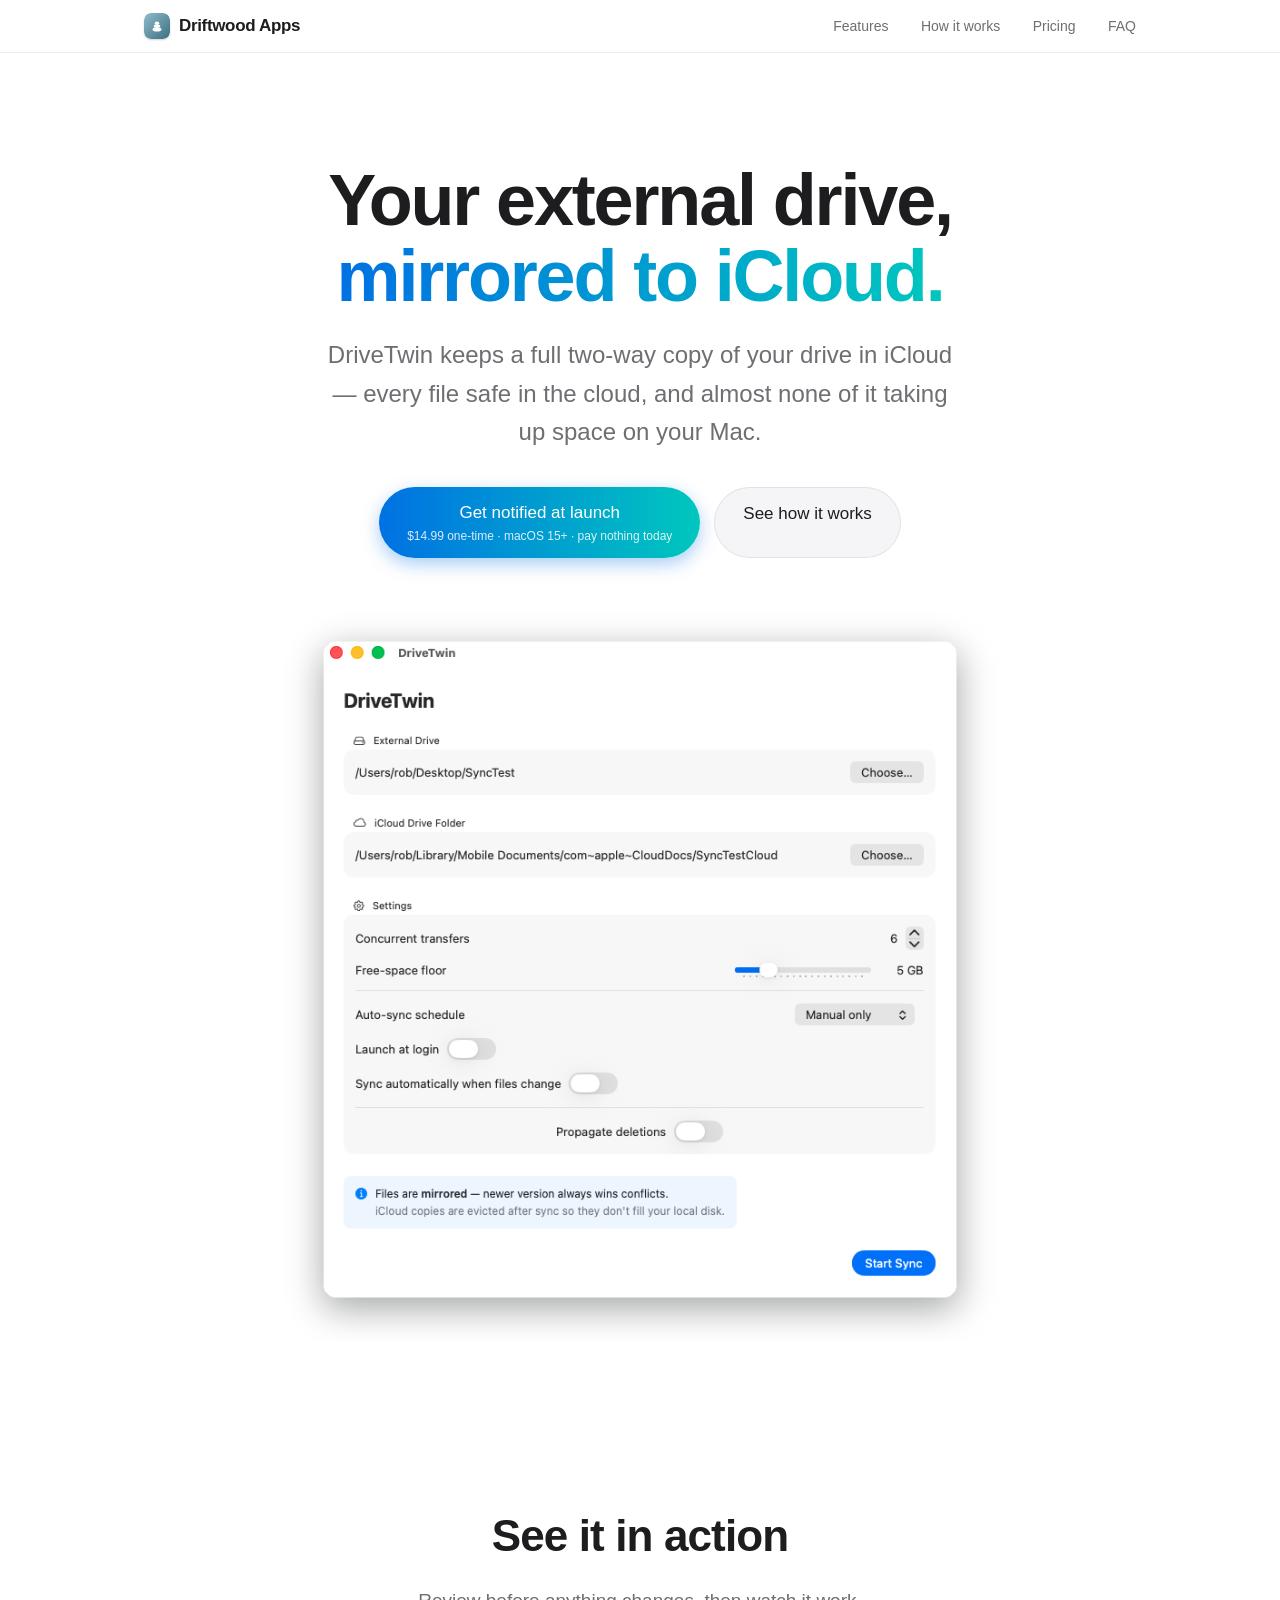
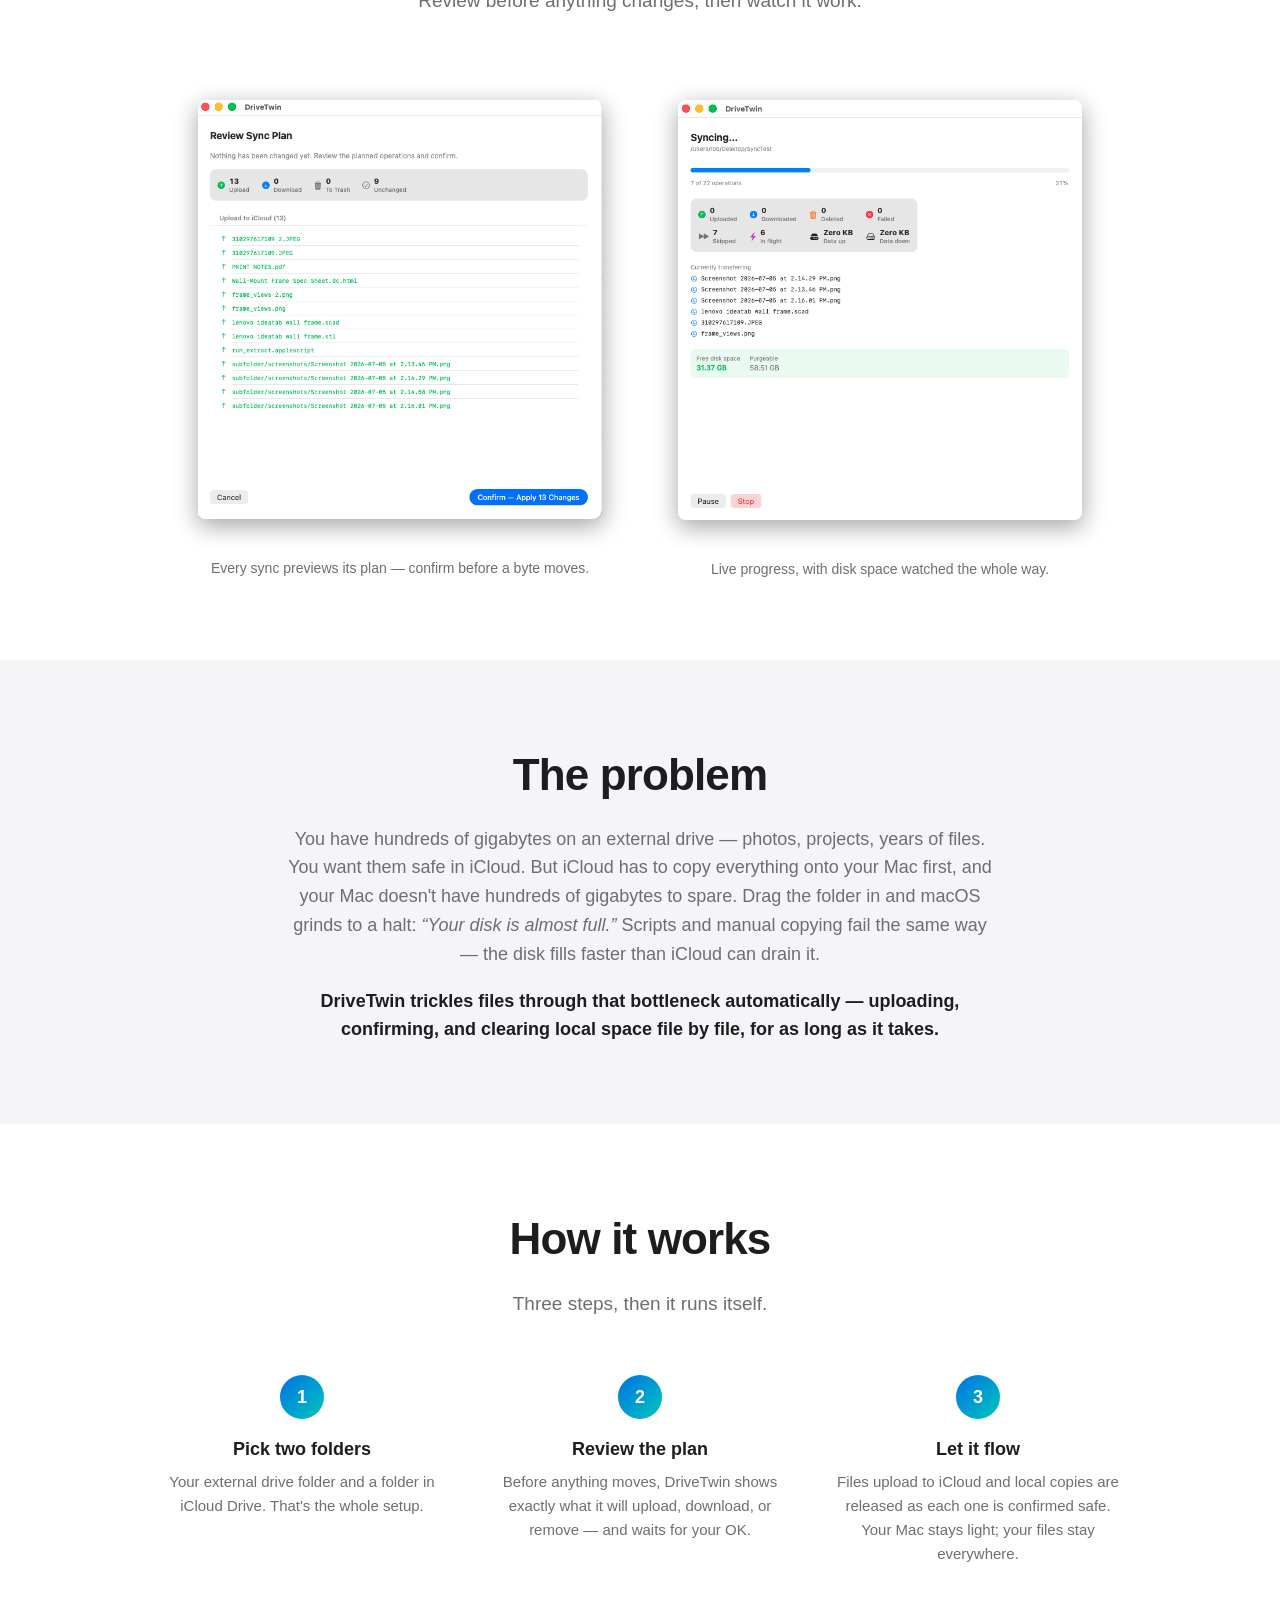
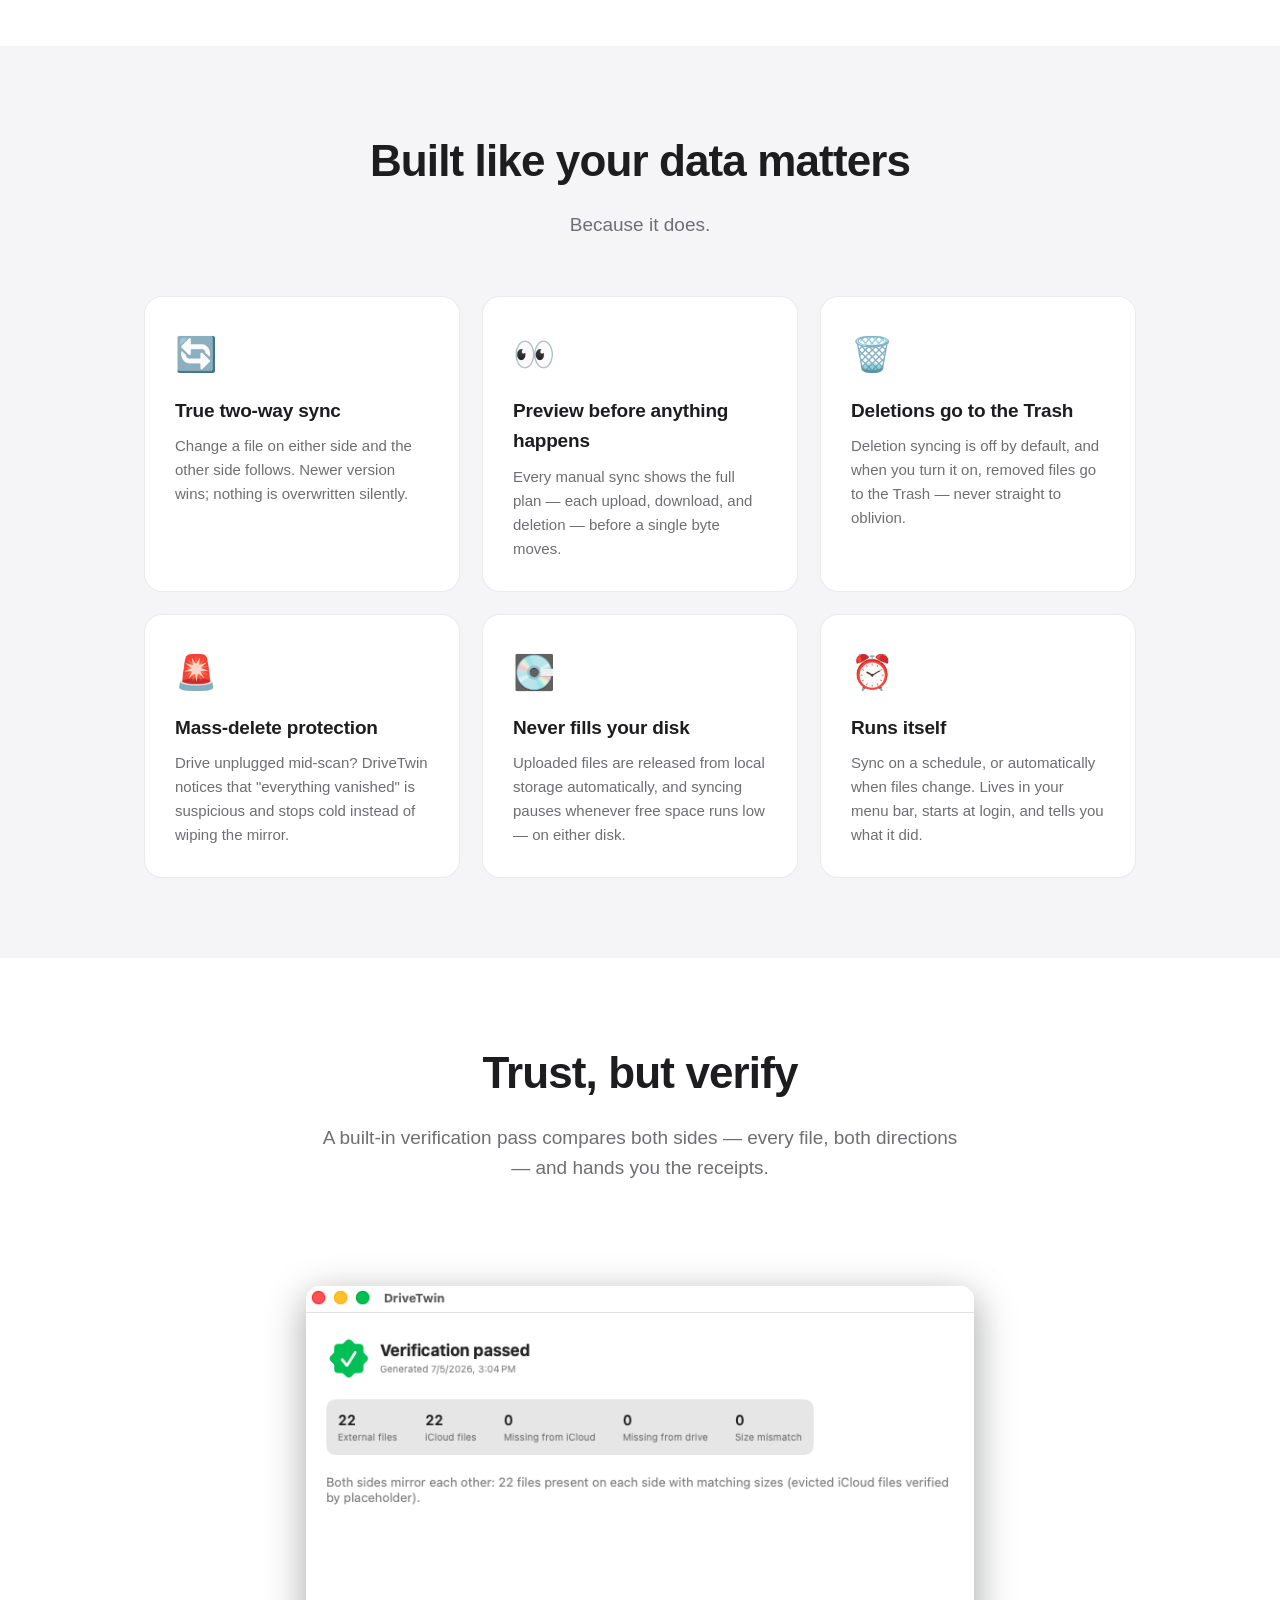
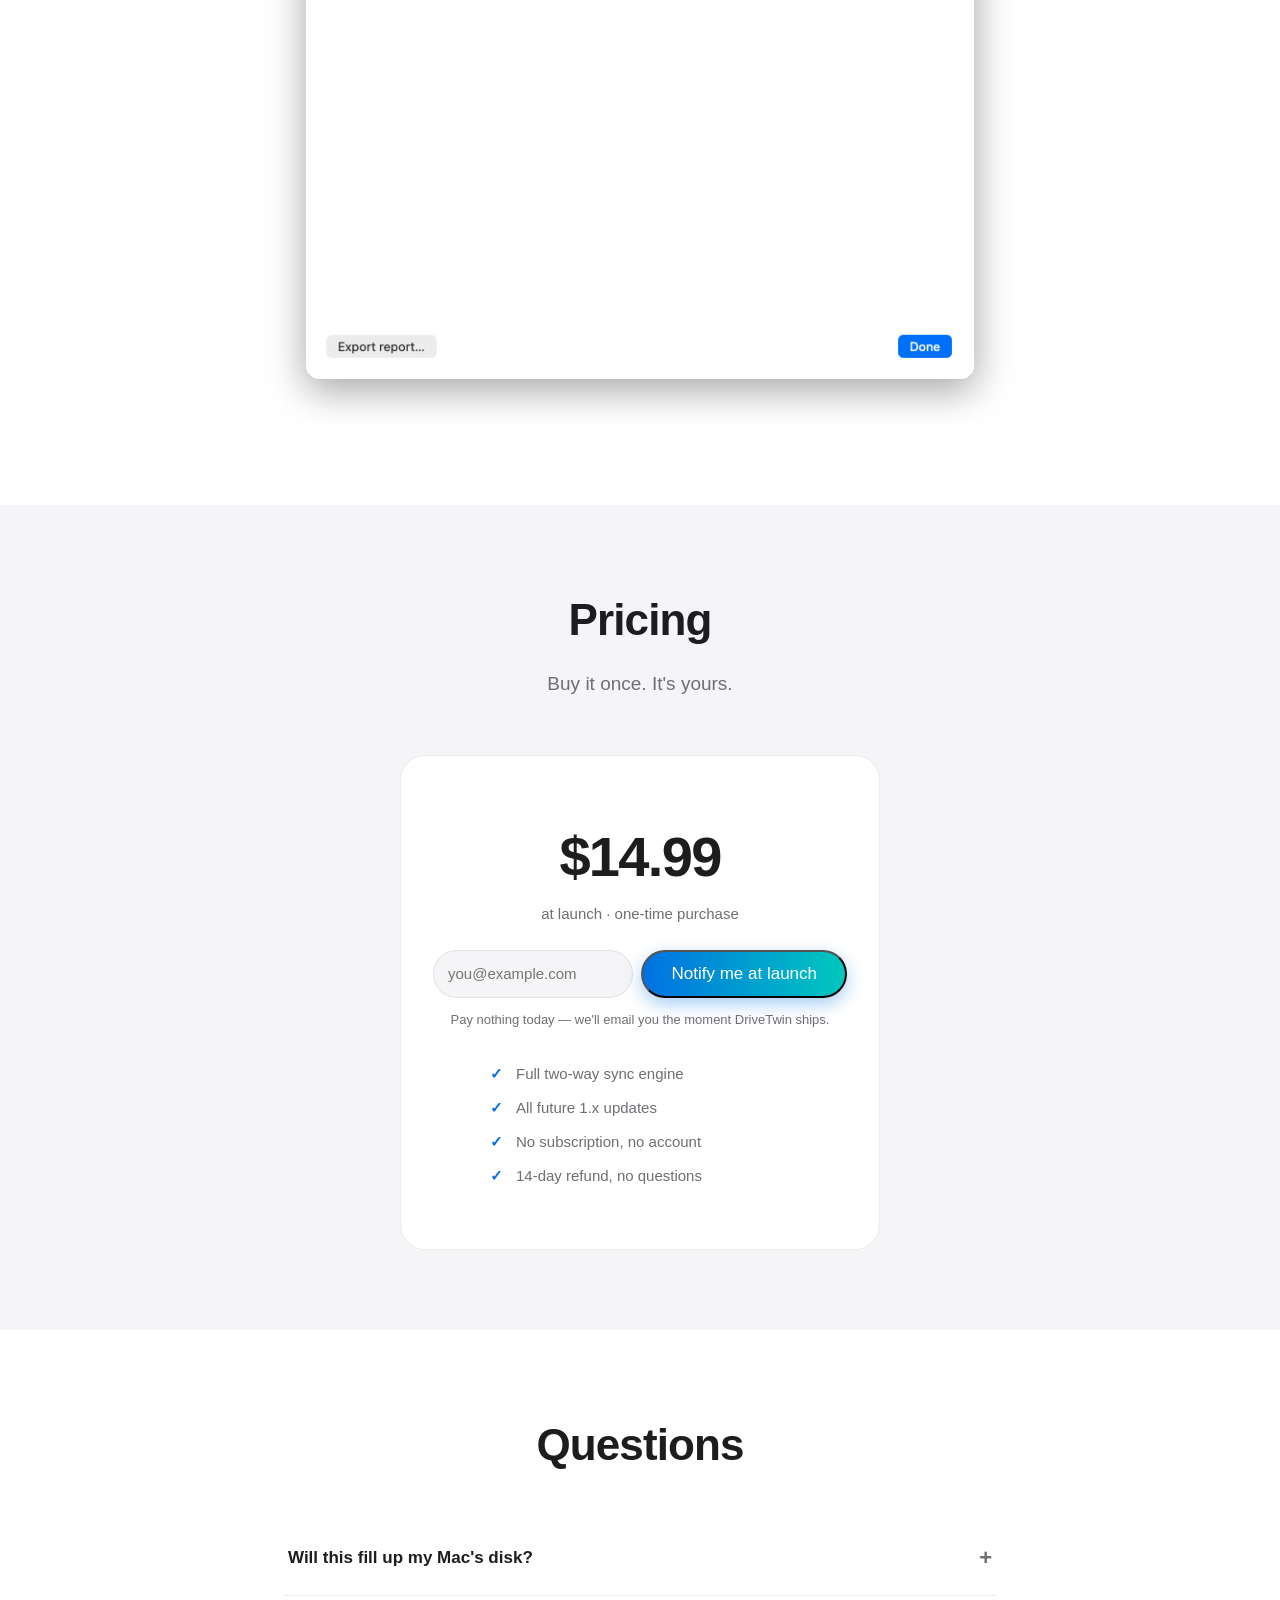
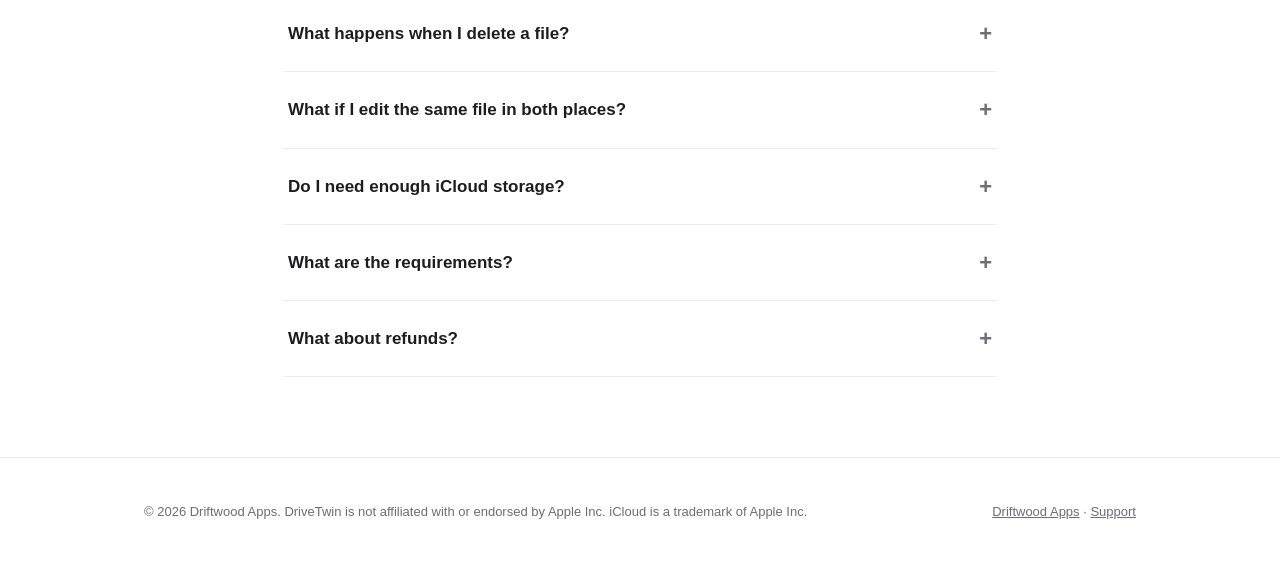
==== drivetwin/index.html @ 260b6415 "Add branded thank-you page and form redirect (form detection must be enabled in Netlify)" ====
<!DOCTYPE html>
<html lang="en">
<head>
  <meta charset="UTF-8">
  <meta name="viewport" content="width=device-width, initial-scale=1.0">
  <title>DriveTwin — Your external drive, mirrored to iCloud</title>
  <meta name="description" content="DriveTwin keeps an external drive and iCloud Drive in perfect two-way sync — without filling up your Mac. Preview every change. Deletions go to the Trash. $14.99, one time.">
  <link rel="icon" href="/drivetwin-favicon.ico" sizes="any">
  <link rel="icon" type="image/png" sizes="32x32" href="/drivetwin-favicon-32x32.png">
  <link rel="icon" type="image/png" sizes="16x16" href="/drivetwin-favicon-16x16.png">
  <link rel="apple-touch-icon" sizes="180x180" href="/drivetwin-apple-touch-icon.png">
  <link rel="manifest" href="/site.webmanifest">
  <meta name="theme-color" content="#0A84FF">
  <link rel="stylesheet" href="../styles.css">
</head>
<body>

  <nav>
    <div class="wrap">
      <a class="brand" href="/">
        <svg class="brandmark" viewBox="0 0 100 100" width="26" height="26" aria-hidden="true">
          <defs><linearGradient id="navpeb" x1="0" y1="0" x2="1" y2="1">
            <stop offset="0" stop-color="#8FBCC9"/><stop offset="1" stop-color="#3C6E82"/></linearGradient></defs>
          <rect width="100" height="100" rx="26" fill="url(#navpeb)"/>
          <ellipse cx="50" cy="63" rx="17" ry="8" fill="#fff"/>
          <ellipse cx="50" cy="50" rx="12.5" ry="7" fill="#fff"/>
          <ellipse cx="50" cy="39" rx="8.5" ry="6" fill="#fff"/>
        </svg>
        <span>Driftwood&nbsp;Apps</span>
      </a>
      <div class="links">
        <a href="#features">Features</a>
        <a href="#how">How it works</a>
        <a href="#pricing">Pricing</a>
        <a href="#faq">FAQ</a>
      </div>
    </div>
  </nav>

  <header class="hero">
    <h1>Your external drive,<br><span class="grad">mirrored to iCloud.</span></h1>
    <p class="sub">DriveTwin keeps a full two-way copy of your drive in iCloud —
       every file safe in the cloud, and almost none of it taking up space on your Mac.</p>
    <div class="cta-row">
      <a class="btn btn-primary" href="#pricing">Get notified at launch<span class="note">$14.99 one-time · macOS 15+ · pay nothing today</span></a>
      <a class="btn btn-secondary" href="#how">See how it works</a>
    </div>
    <img class="shot-img hero-shot" src="/screenshots/drivetwin-setup.png"
         alt="DriveTwin setup screen — choose an external drive folder and an iCloud folder, set the schedule, and start syncing.">
  </header>

  <section>
    <div class="wrap">
      <h2 class="section-title">See it in action</h2>
      <p class="section-sub">Review before anything changes, then watch it work.</p>
      <div class="gallery">
        <figure>
          <img class="shot-img" src="/screenshots/drivetwin-plan.png"
               alt="Review Sync Plan screen listing exactly which files will upload, download, or move to Trash before any change is made.">
          <figcaption>Every sync previews its plan — confirm before a byte moves.</figcaption>
        </figure>
        <figure>
          <img class="shot-img" src="/screenshots/drivetwin-sync.png"
               alt="Syncing screen with a progress bar, live counts of uploaded and downloaded files, and free disk space.">
          <figcaption>Live progress, with disk space watched the whole way.</figcaption>
        </figure>
      </div>
    </div>
  </section>

  <section class="soft">
    <div class="wrap" style="max-width: 760px;">
      <h2 class="section-title">The problem</h2>
      <p style="font-size: 18px; color: var(--text-soft); text-align: center;">
        You have hundreds of gigabytes on an external drive — photos, projects, years of files.
        You want them safe in iCloud. But iCloud has to copy everything onto your Mac first,
        and your Mac doesn't have hundreds of gigabytes to spare. Drag the folder in and
        macOS grinds to a halt: <em>“Your disk is almost full.”</em>
        Scripts and manual copying fail the same way — the disk fills faster than iCloud can drain it.
      </p>
      <p style="font-size: 18px; text-align: center; margin-top: 18px; font-weight: 600;">
        DriveTwin trickles files through that bottleneck automatically — uploading,
        confirming, and clearing local space file by file, for as long as it takes.
      </p>
    </div>
  </section>

  <section id="how">
    <div class="wrap">
      <h2 class="section-title">How it works</h2>
      <p class="section-sub">Three steps, then it runs itself.</p>
      <div class="grid cols-3">
        <div class="step">
          <div class="num">1</div>
          <h3>Pick two folders</h3>
          <p>Your external drive folder and a folder in iCloud Drive. That's the whole setup.</p>
        </div>
        <div class="step">
          <div class="num">2</div>
          <h3>Review the plan</h3>
          <p>Before anything moves, DriveTwin shows exactly what it will upload, download,
             or remove — and waits for your OK.</p>
        </div>
        <div class="step">
          <div class="num">3</div>
          <h3>Let it flow</h3>
          <p>Files upload to iCloud and local copies are released as each one is confirmed safe.
             Your Mac stays light; your files stay everywhere.</p>
        </div>
      </div>
    </div>
  </section>

  <section class="soft" id="features">
    <div class="wrap">
      <h2 class="section-title">Built like your data matters</h2>
      <p class="section-sub">Because it does.</p>
      <div class="grid cols-3">
        <div class="card">
          <span class="icon">🔄</span>
          <h3>True two-way sync</h3>
          <p>Change a file on either side and the other side follows. Newer version wins;
             nothing is overwritten silently.</p>
        </div>
        <div class="card">
          <span class="icon">👀</span>
          <h3>Preview before anything happens</h3>
          <p>Every manual sync shows the full plan — each upload, download, and deletion —
             before a single byte moves.</p>
        </div>
        <div class="card">
          <span class="icon">🗑️</span>
          <h3>Deletions go to the Trash</h3>
          <p>Deletion syncing is off by default, and when you turn it on, removed files
             go to the Trash — never straight to oblivion.</p>
        </div>
        <div class="card">
          <span class="icon">🚨</span>
          <h3>Mass-delete protection</h3>
          <p>Drive unplugged mid-scan? DriveTwin notices that "everything vanished" is
             suspicious and stops cold instead of wiping the mirror.</p>
        </div>
        <div class="card">
          <span class="icon">💽</span>
          <h3>Never fills your disk</h3>
          <p>Uploaded files are released from local storage automatically, and syncing pauses
             whenever free space runs low — on either disk.</p>
        </div>
        <div class="card">
          <span class="icon">⏰</span>
          <h3>Runs itself</h3>
          <p>Sync on a schedule, or automatically when files change. Lives in your menu bar,
             starts at login, and tells you what it did.</p>
        </div>
      </div>
    </div>
  </section>

  <section>
    <div class="wrap">
      <h2 class="section-title">Trust, but verify</h2>
      <p class="section-sub">A built-in verification pass compares both sides — every file,
         both directions — and hands you the receipts.</p>
      <img class="shot-img" src="/screenshots/drivetwin-verify.png" style="max-width: 760px; margin: 0 auto;"
           alt="Verification report showing both sides mirror each other — 22 files on each side, zero missing, zero size mismatches.">
    </div>
  </section>

  <section class="soft" id="pricing">
    <div class="wrap">
      <h2 class="section-title">Pricing</h2>
      <p class="section-sub">Buy it once. It's yours.</p>
      <div class="price-box">
        <div class="price">$14.99</div>
        <div class="per">at launch · one-time purchase</div>

        <!-- Pre-launch: collect emails via Netlify Forms (no charge yet).
             AT LAUNCH — swap this whole <form> for the Gumroad overlay button:
               <a class="btn btn-primary gumroad-button" href="https://driftwoodapps.gumroad.com/l/vswaub">Buy DriveTwin — $14.99</a>
             …and add the overlay script once in <head>:
               <script src="https://gumroad.com/js/gumroad.js"></script> -->
        <form class="notify-form" name="launch-notify" method="POST" action="/thanks/"
              data-netlify="true" netlify-honeypot="bot-field">
          <input type="hidden" name="form-name" value="launch-notify">
          <p hidden><label>Leave this empty: <input name="bot-field"></label></p>
          <input type="email" name="email" required placeholder="you@example.com" aria-label="Your email address">
          <button type="submit" class="btn btn-primary">Notify me at launch</button>
        </form>
        <p class="notify-note">Pay nothing today — we'll email you the moment DriveTwin ships.</p>
        <ul>
          <li>Full two-way sync engine</li>
          <li>All future 1.x updates</li>
          <li>No subscription, no account</li>
          <li>14-day refund, no questions</li>
        </ul>
      </div>
    </div>
  </section>

  <section id="faq">
    <div class="wrap" style="max-width: 760px;">
      <h2 class="section-title">Questions</h2>
      <div style="margin-top: 40px;">
        <details>
          <summary>Will this fill up my Mac's disk?</summary>
          <p>No — that's the whole point. Files stage locally just long enough for iCloud to
             confirm the upload, then the local copy is released so only a lightweight
             placeholder remains. If free space ever drops near your configured floor,
             syncing pauses until iCloud catches up.</p>
        </details>
        <details>
          <summary>What happens when I delete a file?</summary>
          <p>By default, nothing is deleted on the other side — a missing file is restored on
             the next sync, which makes DriveTwin behave like a self-healing backup. If you
             enable deletion syncing, removals are mirrored — but always to the Trash, so you
             can recover them.</p>
        </details>
        <details>
          <summary>What if I edit the same file in both places?</summary>
          <p>The version with the newer modification time wins. And if a file was deleted on
             one side but edited on the other, the edit wins — DriveTwin restores the edited
             file rather than deleting your work.</p>
        </details>
        <details>
          <summary>Do I need enough iCloud storage?</summary>
          <p>Yes — your iCloud plan needs room for everything you mirror. DriveTwin moves the
             files; Apple provides the storage (iCloud+ plans go up to 12&nbsp;TB).</p>
        </details>
        <details>
          <summary>What are the requirements?</summary>
          <p>macOS 15 or later, iCloud Drive enabled, and enough iCloud storage for your files.
             DriveTwin is a native Swift app — no Electron, no background daemons beyond the
             app itself.</p>
        </details>
        <details>
          <summary>What about refunds?</summary>
          <p>If DriveTwin isn't right for you, reply to your purchase receipt within 14 days
             and you'll get a full refund — no questions asked.</p>
        </details>
      </div>
    </div>
  </section>

  <footer>
    <div class="wrap">
      <span>© 2026 Driftwood Apps. DriveTwin is not affiliated with or endorsed by Apple Inc.
            iCloud is a trademark of Apple Inc.</span>
      <span><a href="/">Driftwood Apps</a> · <a href="mailto:hello@driftwoodapps.com">Support</a></span>
    </div>
  </footer>

</body>
</html>
---- styles.css ----
/* Driftwood Apps — shared styles
   Apple-adjacent minimal: system fonts, generous space, soft gradient accents. */

:root {
  --bg: #ffffff;
  --bg-soft: #f5f5f7;
  --text: #1d1d1f;
  --text-soft: #6e6e73;
  --accent: #0071e3;
  --accent-2: #00c7be;
  --card: #ffffff;
  --border: rgba(0, 0, 0, 0.08);
  --radius: 18px;
  --max: 1040px;
}

@media (prefers-color-scheme: dark) {
  :root {
    --bg: #000000;
    --bg-soft: #161617;
    --text: #f5f5f7;
    --text-soft: #a1a1a6;
    --card: #1c1c1e;
    --border: rgba(255, 255, 255, 0.12);
  }
}

* { margin: 0; padding: 0; box-sizing: border-box; }

html { scroll-behavior: smooth; }

body {
  font-family: -apple-system, BlinkMacSystemFont, "SF Pro Text", "Segoe UI",
               Roboto, Helvetica, Arial, sans-serif;
  background: var(--bg);
  color: var(--text);
  line-height: 1.6;
  -webkit-font-smoothing: antialiased;
}

.wrap { max-width: var(--max); margin: 0 auto; padding: 0 24px; }

/* ── Nav ──────────────────────────────────────────────── */
nav {
  position: sticky; top: 0; z-index: 10;
  backdrop-filter: saturate(180%) blur(20px);
  background: color-mix(in srgb, var(--bg) 75%, transparent);
  border-bottom: 1px solid var(--border);
}
nav .wrap {
  display: flex; align-items: center; justify-content: space-between;
  height: 52px;
}
nav .brand {
  display: inline-flex; align-items: center; gap: 9px;
  font-weight: 700; font-size: 17px; text-decoration: none; color: var(--text);
  letter-spacing: -0.02em;
}
nav .brandmark {
  border-radius: 7px; flex-shrink: 0;
  box-shadow: 0 1px 2px rgba(0, 0, 0, 0.18);
}
nav .links a {
  color: var(--text-soft); text-decoration: none; font-size: 14px;
  margin-left: 28px; transition: color 0.15s;
}
nav .links a:hover { color: var(--text); }

/* ── Hero ─────────────────────────────────────────────── */
.hero { text-align: center; padding: 110px 24px 80px; }
.hero h1 {
  font-size: clamp(40px, 7vw, 72px);
  font-weight: 700; letter-spacing: -0.03em; line-height: 1.05;
}
.hero h1 .grad {
  background: linear-gradient(90deg, var(--accent), var(--accent-2));
  -webkit-background-clip: text; background-clip: text; color: transparent;
}
.hero p.sub {
  font-size: clamp(18px, 2.5vw, 24px);
  color: var(--text-soft);
  max-width: 640px; margin: 22px auto 0;
  font-weight: 400;
}
.hero .cta-row { margin-top: 36px; display: flex; gap: 14px; justify-content: center; flex-wrap: wrap; }

/* ── Buttons ──────────────────────────────────────────── */
.btn {
  display: inline-block; text-decoration: none; font-size: 17px; font-weight: 500;
  padding: 12px 28px; border-radius: 980px; transition: transform 0.12s, box-shadow 0.12s;
}
.btn:hover { transform: translateY(-1px); }
.btn-primary {
  background: linear-gradient(90deg, var(--accent), var(--accent-2));
  color: #fff; box-shadow: 0 6px 18px rgba(0, 113, 227, 0.35);
}
.btn-secondary {
  background: var(--bg-soft); color: var(--text);
  border: 1px solid var(--border);
}
.btn .note { display: block; font-size: 12px; opacity: 0.85; font-weight: 400; }

/* ── Sections ─────────────────────────────────────────── */
section { padding: 80px 0; }
section.soft { background: var(--bg-soft); }
.section-title {
  font-size: clamp(28px, 4vw, 44px); font-weight: 700; letter-spacing: -0.02em;
  text-align: center; margin-bottom: 14px;
}
.section-sub {
  text-align: center; color: var(--text-soft); font-size: 19px;
  max-width: 640px; margin: 0 auto 56px;
}

/* ── Cards / grids ────────────────────────────────────── */
.grid { display: grid; gap: 22px; }
.grid.cols-3 { grid-template-columns: repeat(3, 1fr); }
.grid.cols-2 { grid-template-columns: repeat(2, 1fr); }
@media (max-width: 820px) { .grid.cols-3, .grid.cols-2 { grid-template-columns: 1fr; } }

.card {
  background: var(--card); border: 1px solid var(--border);
  border-radius: var(--radius); padding: 30px;
}
.card .icon { font-size: 34px; margin-bottom: 14px; display: block; }
.card h3 { font-size: 19px; font-weight: 600; margin-bottom: 8px; letter-spacing: -0.01em; }
.card p { color: var(--text-soft); font-size: 15px; }

/* Product card on studio home */
.product-card {
  display: grid; grid-template-columns: 1fr 1fr; gap: 40px; align-items: center;
  background: var(--card); border: 1px solid var(--border);
  border-radius: calc(var(--radius) * 1.4); padding: 48px; text-decoration: none; color: var(--text);
  transition: transform 0.15s, box-shadow 0.15s;
}
.product-card:hover { transform: translateY(-3px); box-shadow: 0 18px 44px rgba(0,0,0,0.10); }
@media (max-width: 820px) { .product-card { grid-template-columns: 1fr; padding: 32px; } }
.product-card h3 { font-size: 30px; font-weight: 700; letter-spacing: -0.02em; }
.product-card .tag {
  display: inline-block; font-size: 12px; font-weight: 600; letter-spacing: 0.06em;
  text-transform: uppercase; color: var(--accent); margin-bottom: 10px;
}
.product-card p { color: var(--text-soft); margin: 12px 0 20px; }
.product-card .fake-link { color: var(--accent); font-weight: 500; }

/* Screenshots — images already carry rounded corners + shadow (baked in) */
.shot-img { width: 100%; height: auto; display: block; }
.hero-shot { max-width: 720px; margin: 40px auto 0; }
.gallery { display: grid; grid-template-columns: 1fr 1fr; gap: 20px; max-width: 940px; margin: 0 auto; }
@media (max-width: 820px) { .gallery { grid-template-columns: 1fr; } }
.gallery figure { margin: 0; }
.gallery figcaption { text-align: center; color: var(--text-soft); font-size: 14px; margin-top: 10px; }

/* Legacy placeholder (unused now that real shots are in place) */
.shot {
  border-radius: var(--radius); border: 1px solid var(--border);
  background: linear-gradient(135deg,
    color-mix(in srgb, var(--accent) 12%, var(--bg-soft)),
    color-mix(in srgb, var(--accent-2) 12%, var(--bg-soft)));
  aspect-ratio: 16 / 10; display: flex; align-items: center; justify-content: center;
  color: var(--text-soft); font-size: 14px;
}

/* ── Steps ────────────────────────────────────────────── */
.step { text-align: center; padding: 0 12px; }
.step .num {
  width: 44px; height: 44px; border-radius: 50%; margin: 0 auto 16px;
  display: flex; align-items: center; justify-content: center;
  background: linear-gradient(135deg, var(--accent), var(--accent-2));
  color: #fff; font-weight: 700; font-size: 18px;
}
.step h3 { font-size: 18px; margin-bottom: 6px; }
.step p { color: var(--text-soft); font-size: 15px; }

/* ── FAQ ──────────────────────────────────────────────── */
details {
  border-bottom: 1px solid var(--border); padding: 20px 4px;
}
details summary {
  cursor: pointer; font-size: 17px; font-weight: 600; list-style: none;
  display: flex; justify-content: space-between; align-items: center;
}
details summary::after { content: "+"; font-size: 22px; color: var(--text-soft); }
details[open] summary::after { content: "–"; }
details p { color: var(--text-soft); margin-top: 12px; max-width: 720px; }

/* ── Price block ──────────────────────────────────────── */
.price-box {
  text-align: center; background: var(--card); border: 1px solid var(--border);
  border-radius: calc(var(--radius) * 1.4); padding: 56px 32px; max-width: 480px; margin: 0 auto;
}
.price-box .price { font-size: 56px; font-weight: 700; letter-spacing: -0.03em; }
.price-box .per { color: var(--text-soft); font-size: 15px; margin-bottom: 24px; }
.notify-form { display: flex; gap: 8px; justify-content: center; flex-wrap: wrap; }
.notify-form input[type="email"] {
  flex: 1 1 200px; min-width: 0; max-width: 260px;
  padding: 11px 14px; font-size: 15px; border-radius: 980px;
  border: 1px solid var(--border); background: var(--bg-soft); color: var(--text);
}
.notify-form .btn { flex: 0 0 auto; }
.notify-note { color: var(--text-soft); font-size: 13px; margin-top: 12px; }
.price-box ul {
  list-style: none; text-align: left; margin: 26px auto 0; max-width: 300px;
  color: var(--text-soft); font-size: 15px;
}
.price-box ul li { padding: 5px 0 5px 26px; position: relative; }
.price-box ul li::before { content: "✓"; position: absolute; left: 0; color: var(--accent); font-weight: 700; }

/* ── Footer ───────────────────────────────────────────── */
footer {
  border-top: 1px solid var(--border); padding: 44px 0; color: var(--text-soft); font-size: 13px;
}
footer .wrap { display: flex; justify-content: space-between; flex-wrap: wrap; gap: 12px; }
footer a { color: var(--text-soft); }
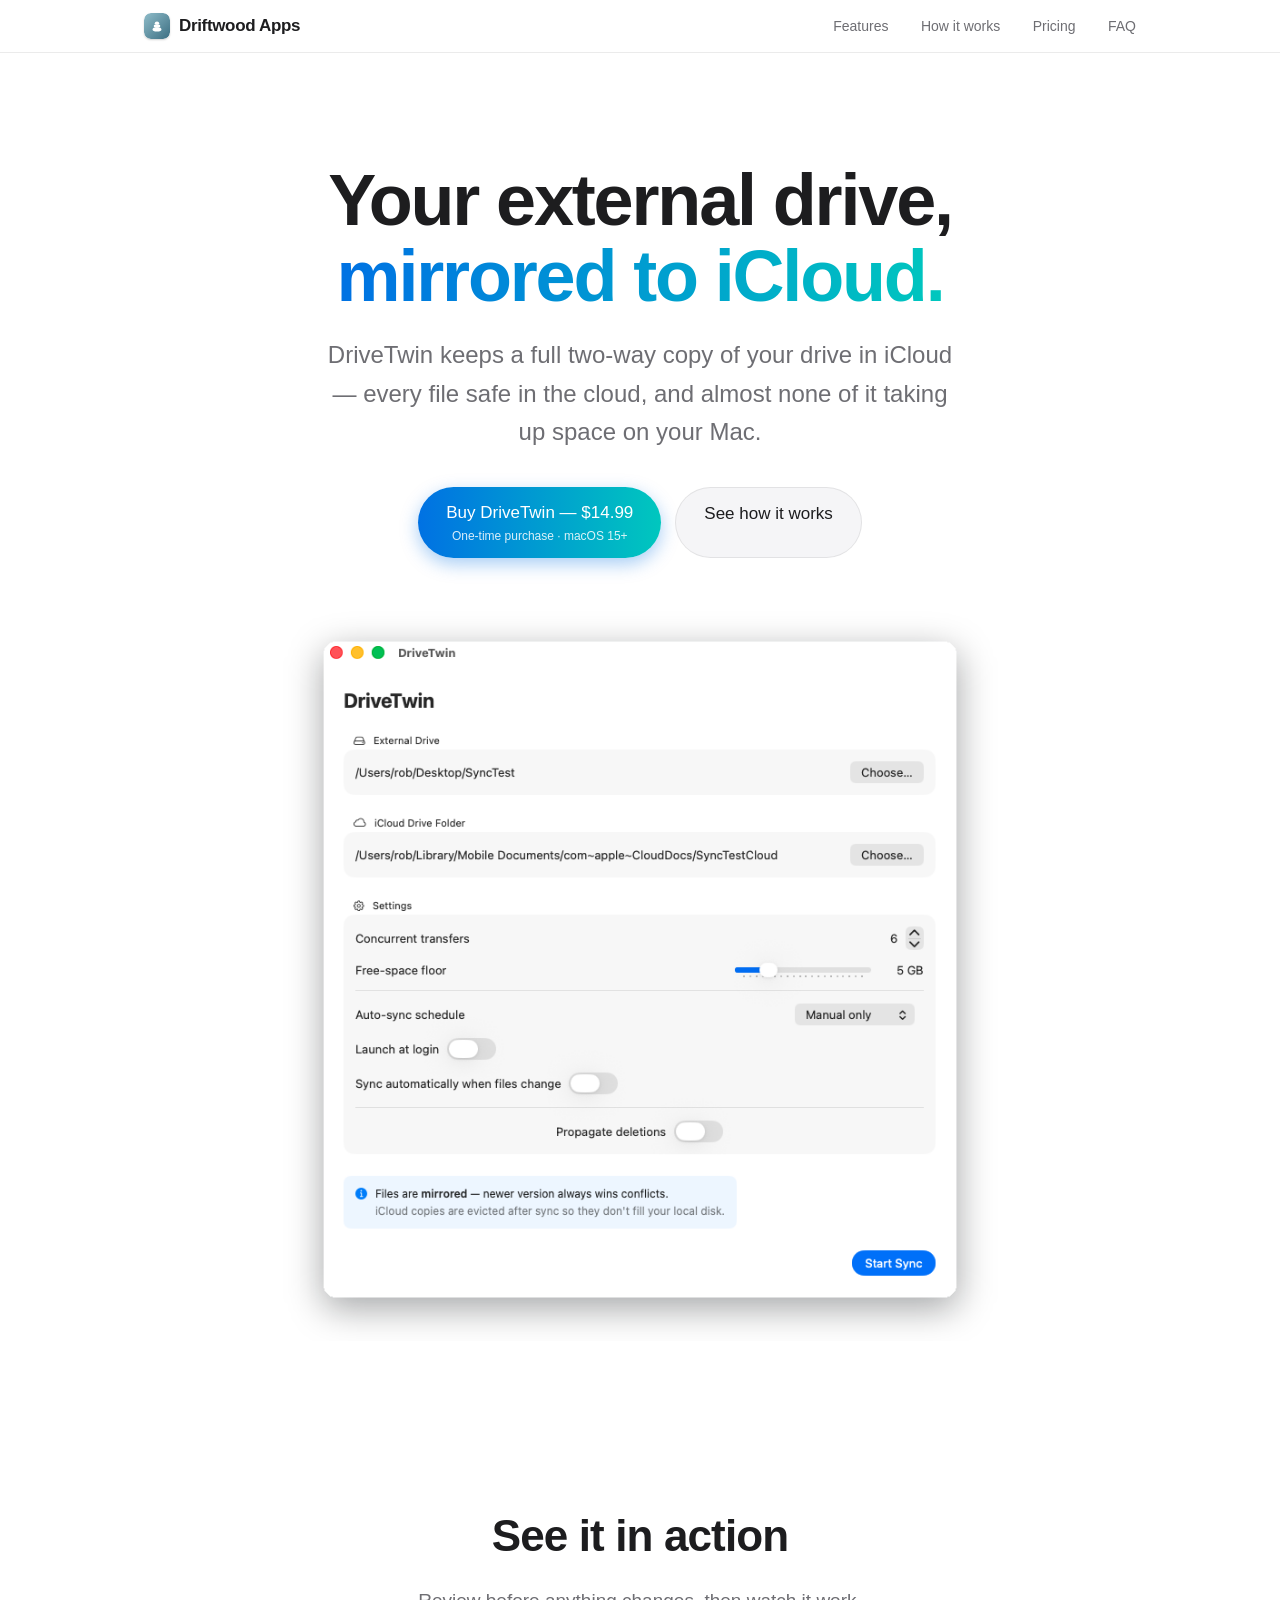
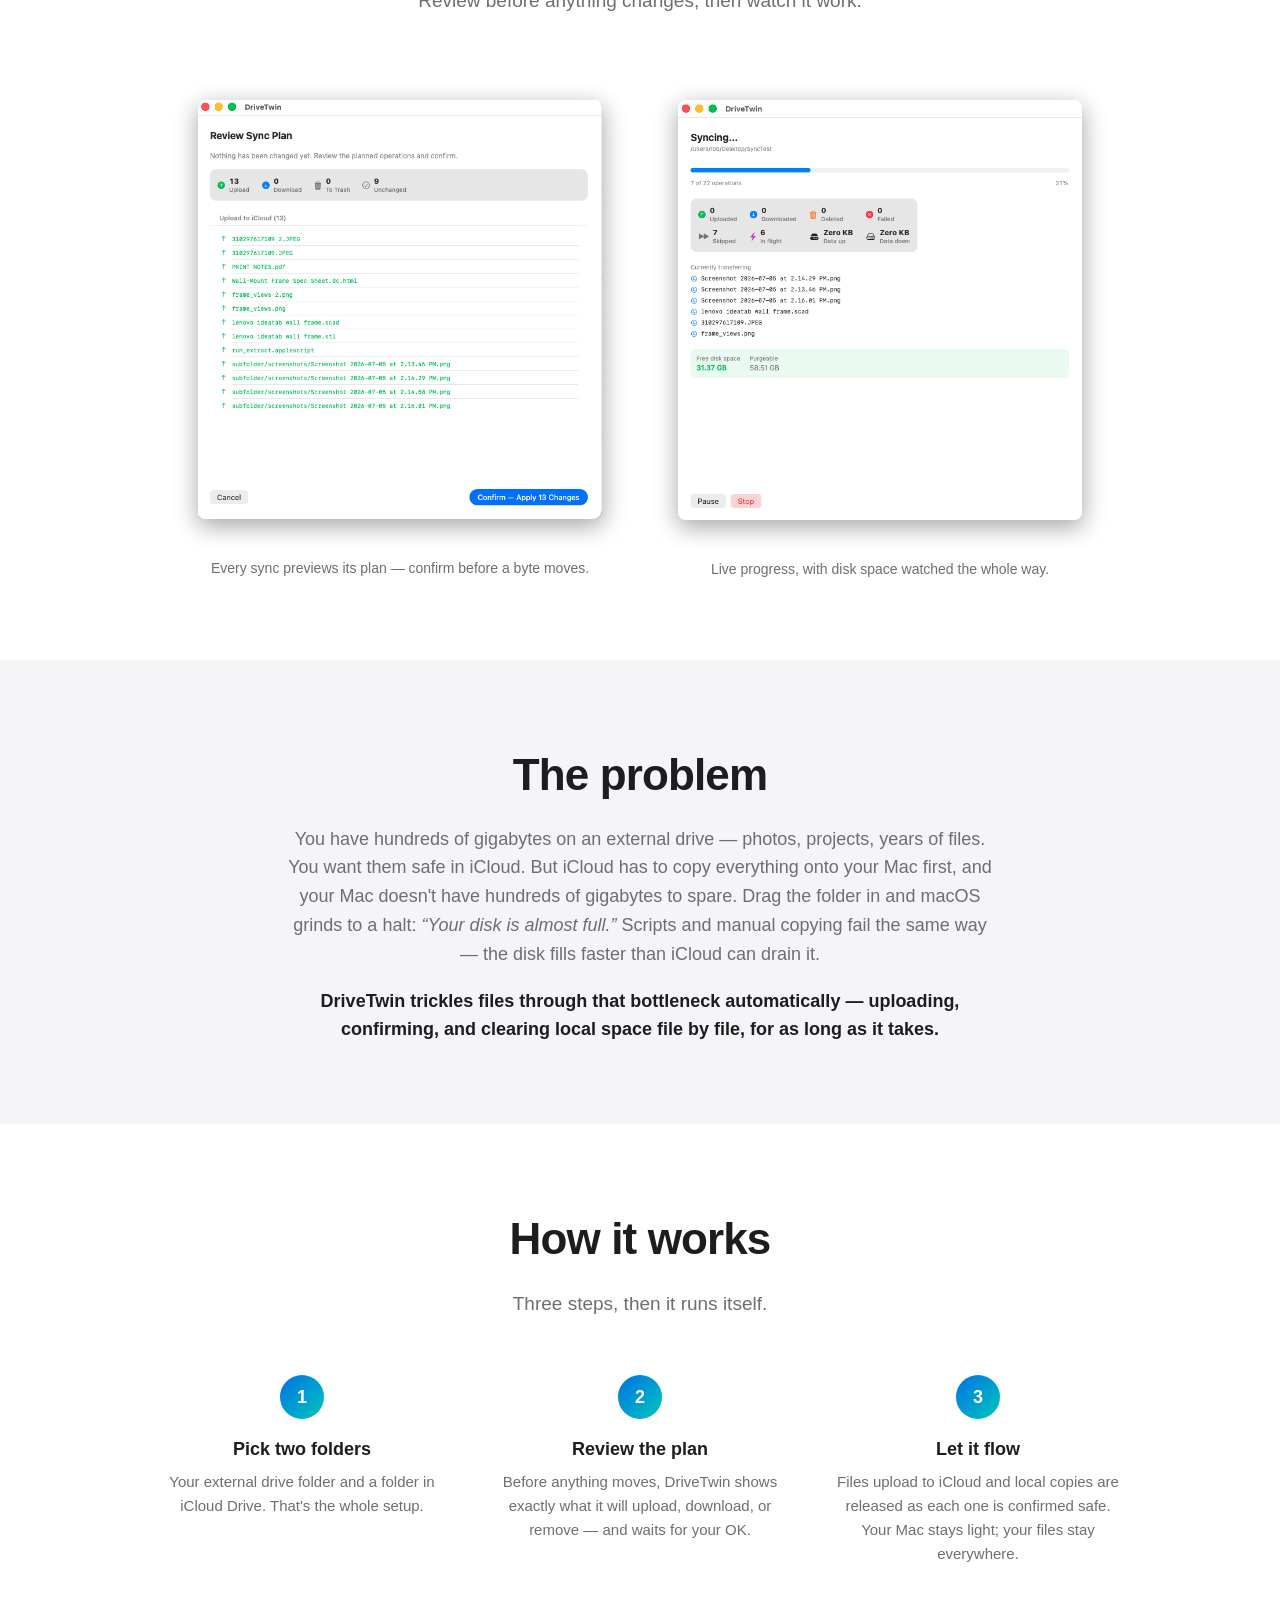
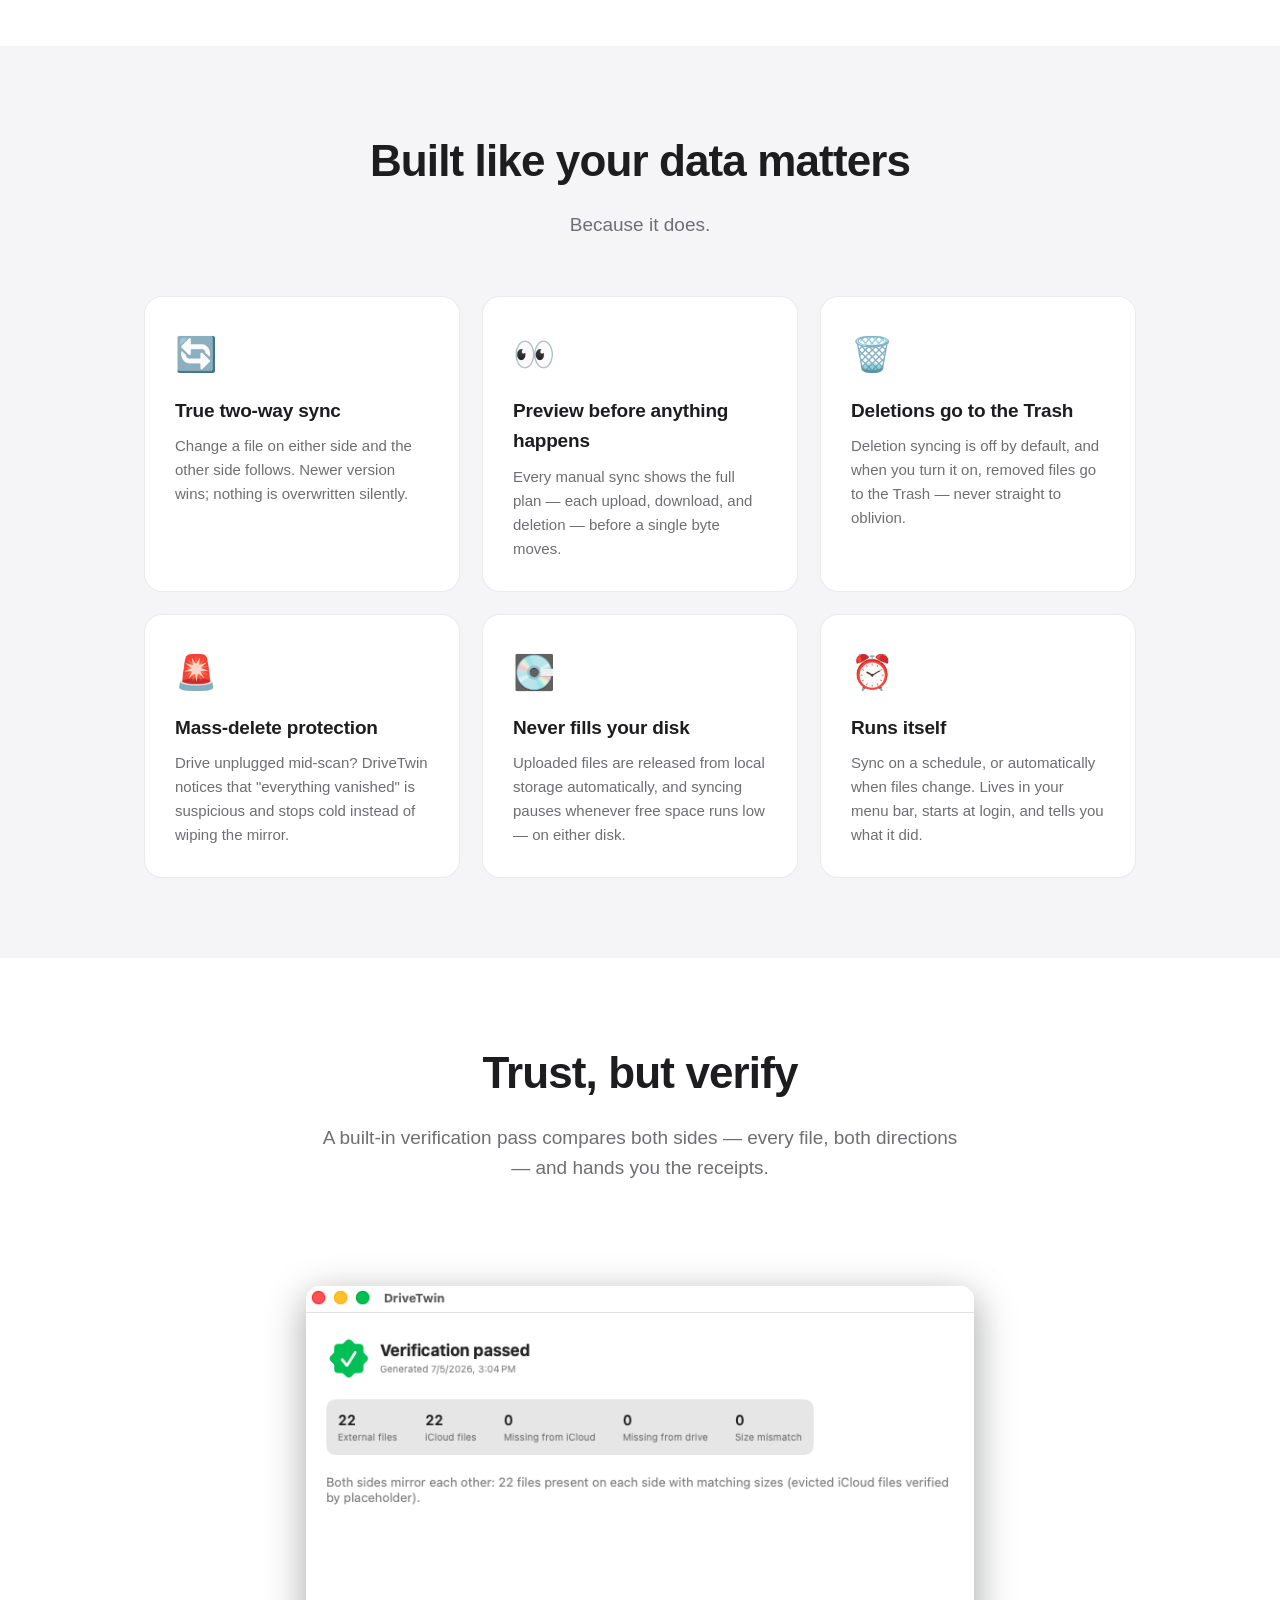
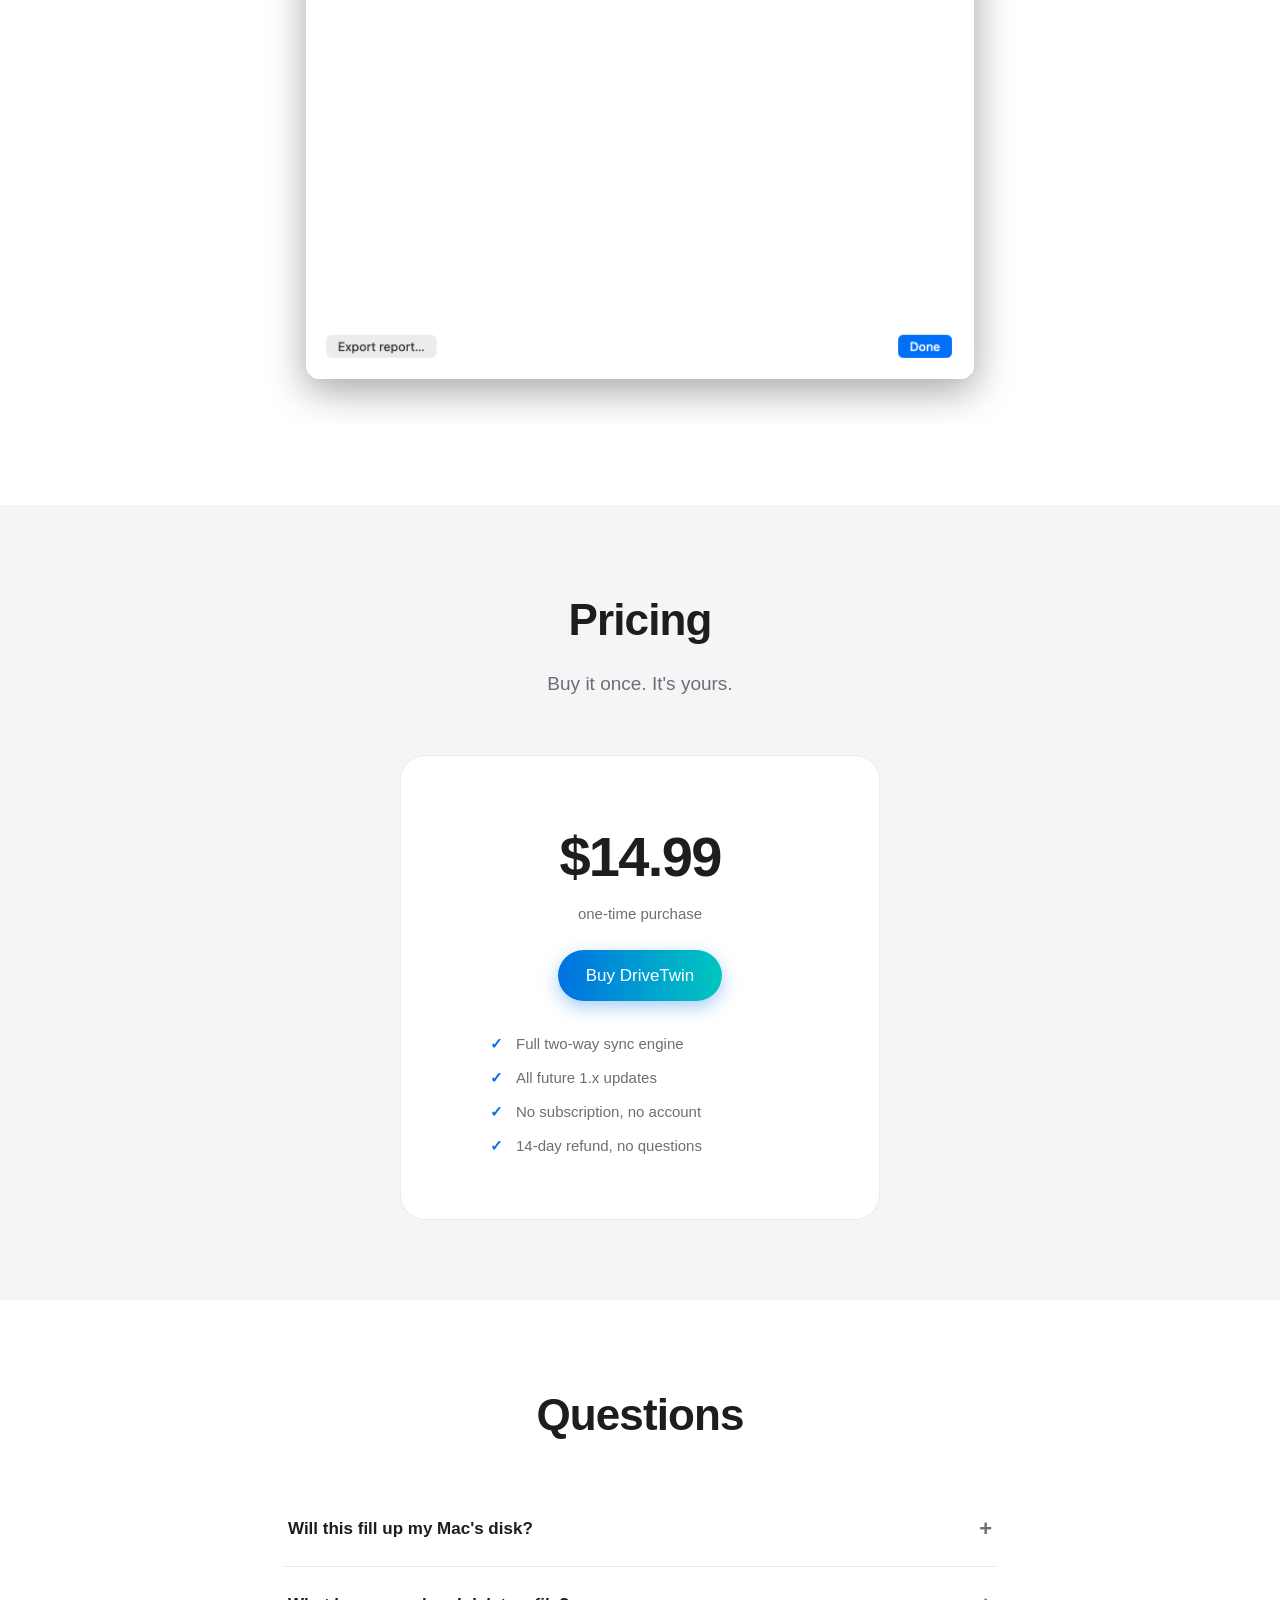
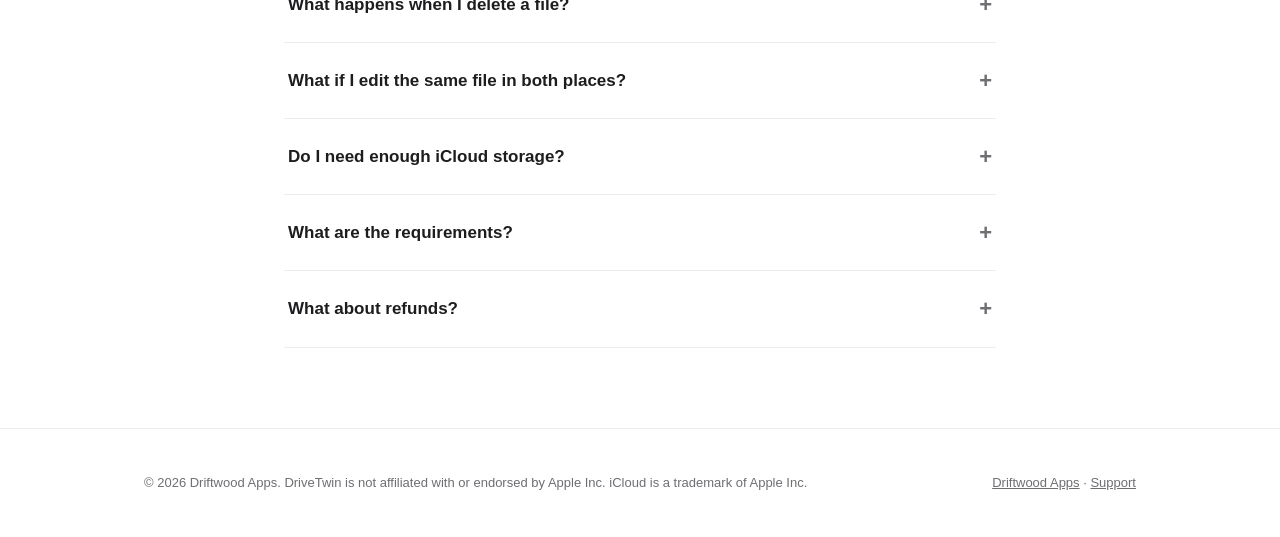
==== commit 0df0b551: "Launch: live Gumroad overlay checkout (replaces pre-launch notify form)" ====
--- a/drivetwin/index.html
+++ b/drivetwin/index.html
@@ -12,6 +12,7 @@
   <link rel="manifest" href="/site.webmanifest">
   <meta name="theme-color" content="#0A84FF">
   <link rel="stylesheet" href="../styles.css">
+  <script src="https://gumroad.com/js/gumroad.js"></script>
 </head>
 <body>
 
@@ -42,7 +43,7 @@
     <p class="sub">DriveTwin keeps a full two-way copy of your drive in iCloud —
        every file safe in the cloud, and almost none of it taking up space on your Mac.</p>
     <div class="cta-row">
-      <a class="btn btn-primary" href="#pricing">Get notified at launch<span class="note">$14.99 one-time · macOS 15+ · pay nothing today</span></a>
+      <a class="btn btn-primary gumroad-button" href="https://driftwoodapps.gumroad.com/l/vswaub">Buy DriveTwin — $14.99<span class="note">One-time purchase · macOS 15+</span></a>
       <a class="btn btn-secondary" href="#how">See how it works</a>
     </div>
     <img class="shot-img hero-shot" src="/screenshots/drivetwin-setup.png"
@@ -172,21 +173,8 @@
       <p class="section-sub">Buy it once. It's yours.</p>
       <div class="price-box">
         <div class="price">$14.99</div>
-        <div class="per">at launch · one-time purchase</div>
-
-        <!-- Pre-launch: collect emails via Netlify Forms (no charge yet).
-             AT LAUNCH — swap this whole <form> for the Gumroad overlay button:
-               <a class="btn btn-primary gumroad-button" href="https://driftwoodapps.gumroad.com/l/vswaub">Buy DriveTwin — $14.99</a>
-             …and add the overlay script once in <head>:
-               <script src="https://gumroad.com/js/gumroad.js"></script> -->
-        <form class="notify-form" name="launch-notify" method="POST" action="/thanks/"
-              data-netlify="true" netlify-honeypot="bot-field">
-          <input type="hidden" name="form-name" value="launch-notify">
-          <p hidden><label>Leave this empty: <input name="bot-field"></label></p>
-          <input type="email" name="email" required placeholder="you@example.com" aria-label="Your email address">
-          <button type="submit" class="btn btn-primary">Notify me at launch</button>
-        </form>
-        <p class="notify-note">Pay nothing today — we'll email you the moment DriveTwin ships.</p>
+        <div class="per">one-time purchase</div>
+        <a class="btn btn-primary gumroad-button" href="https://driftwoodapps.gumroad.com/l/vswaub">Buy DriveTwin</a>
         <ul>
           <li>Full two-way sync engine</li>
           <li>All future 1.x updates</li>
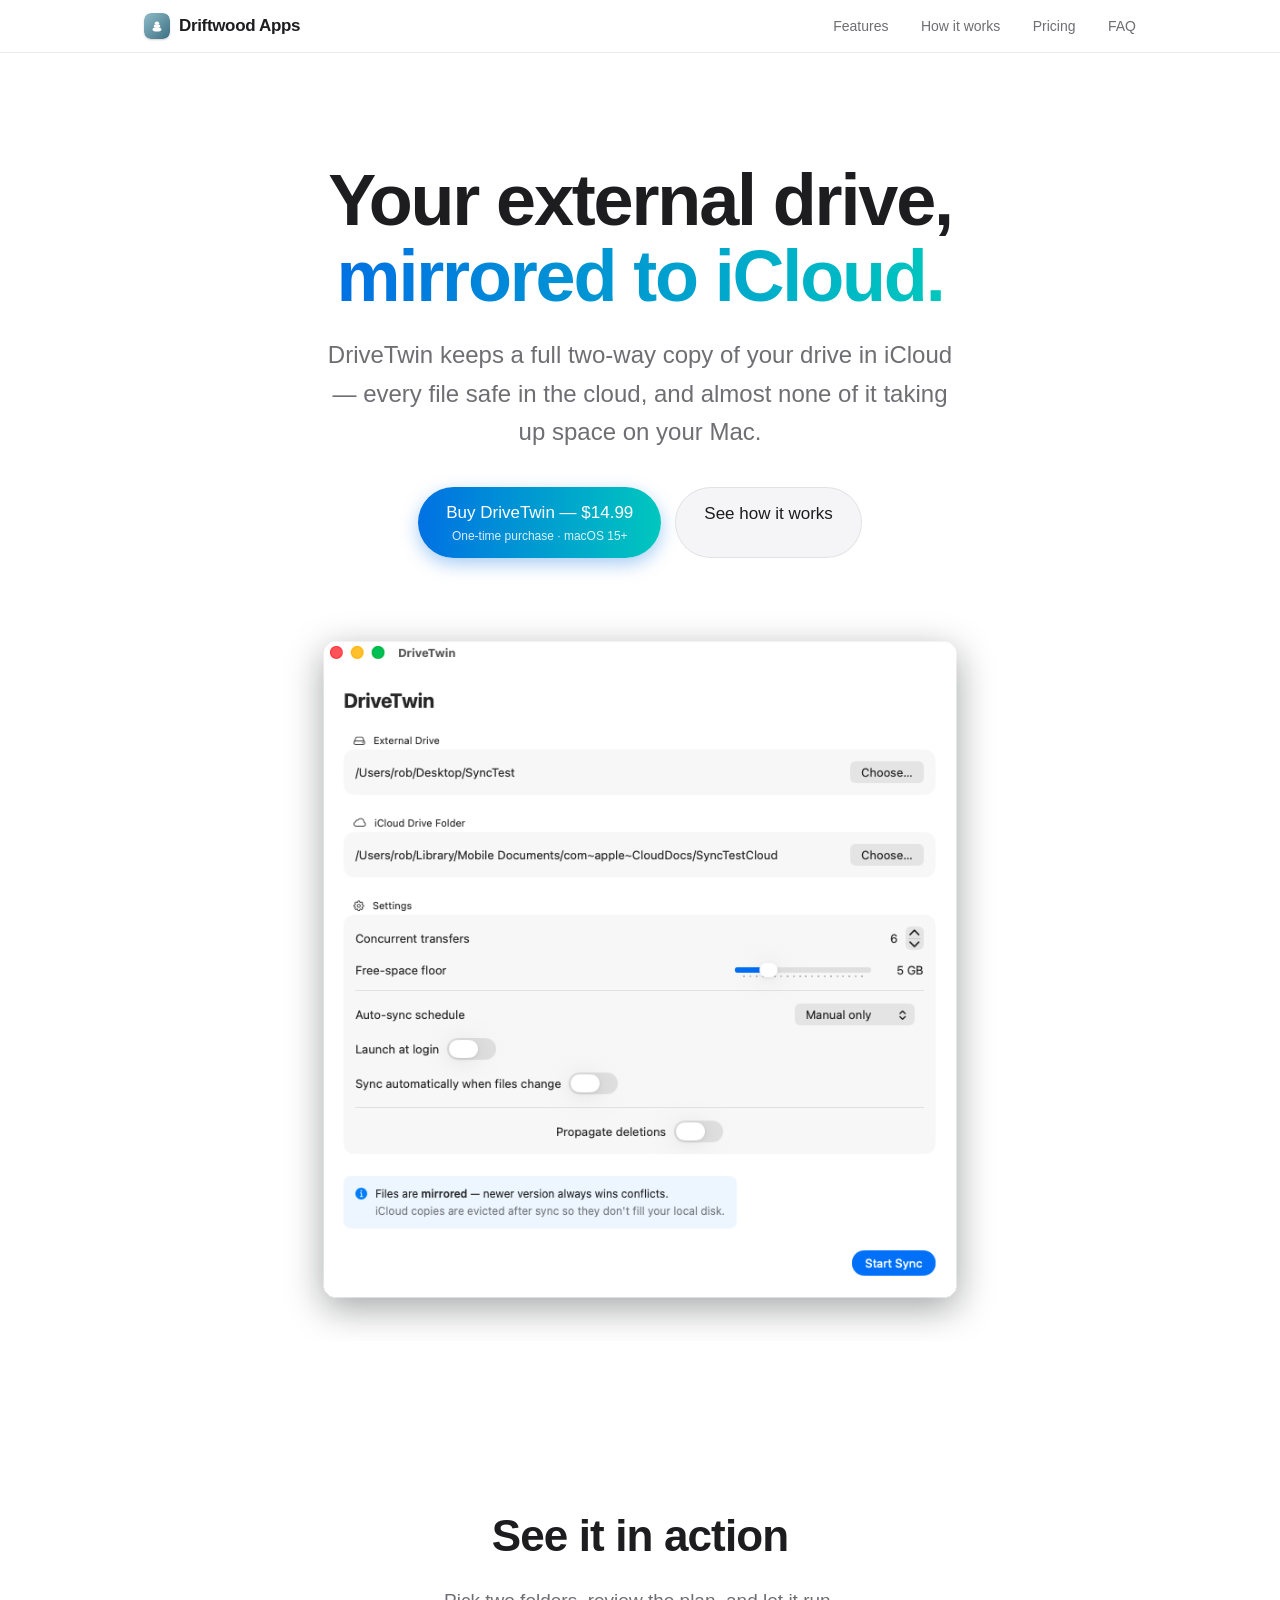
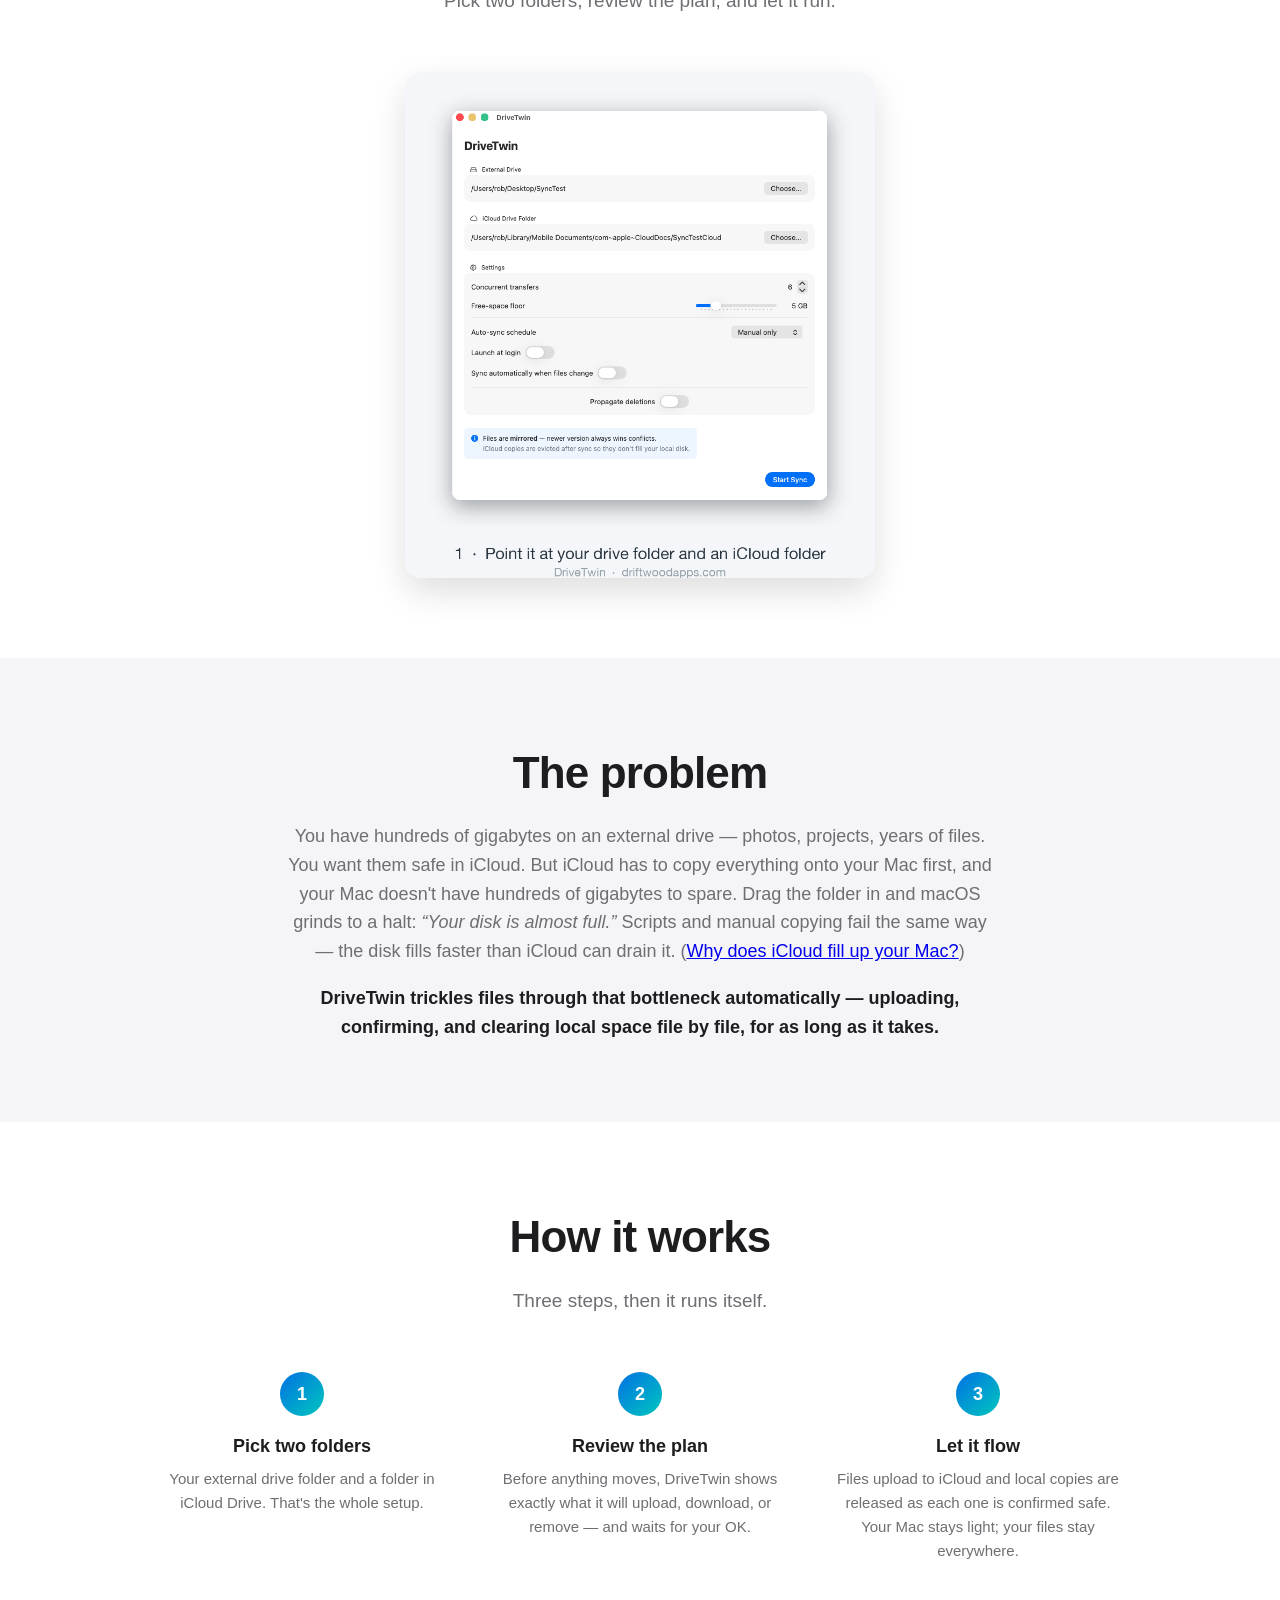
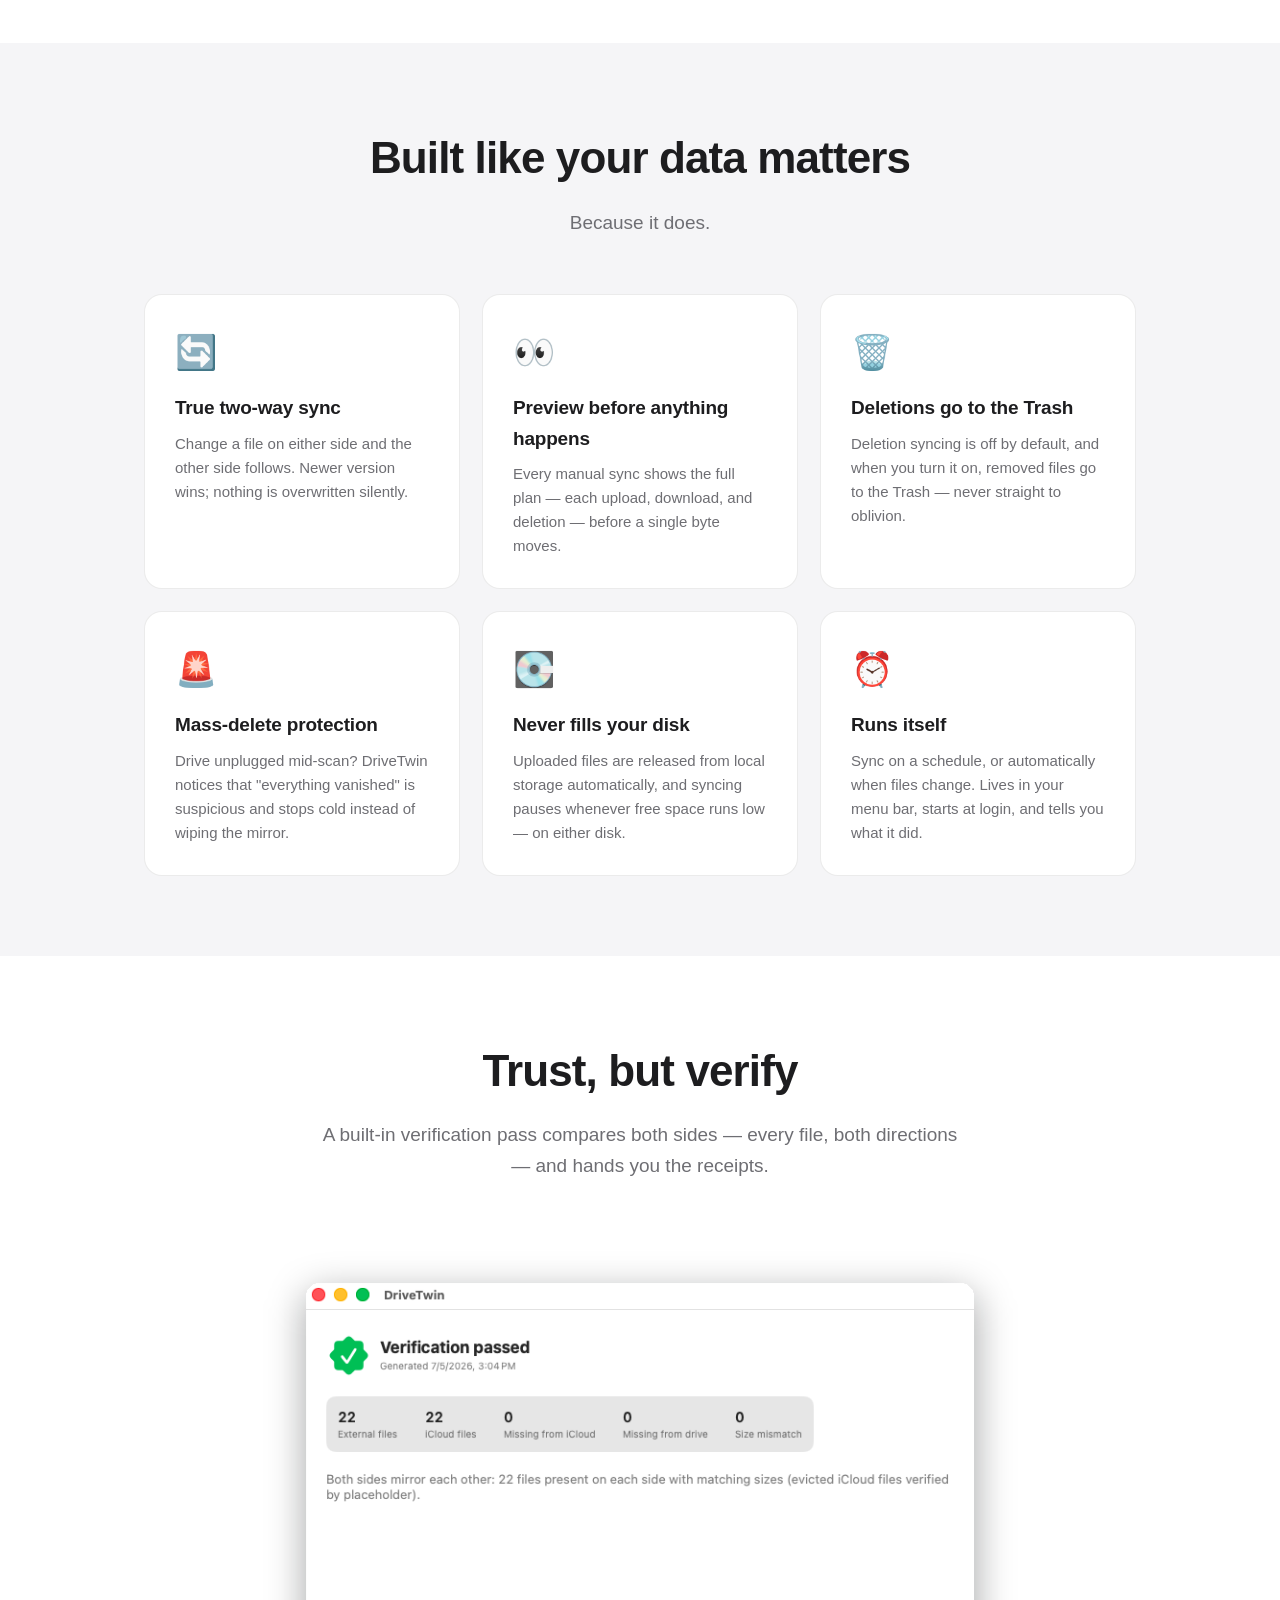
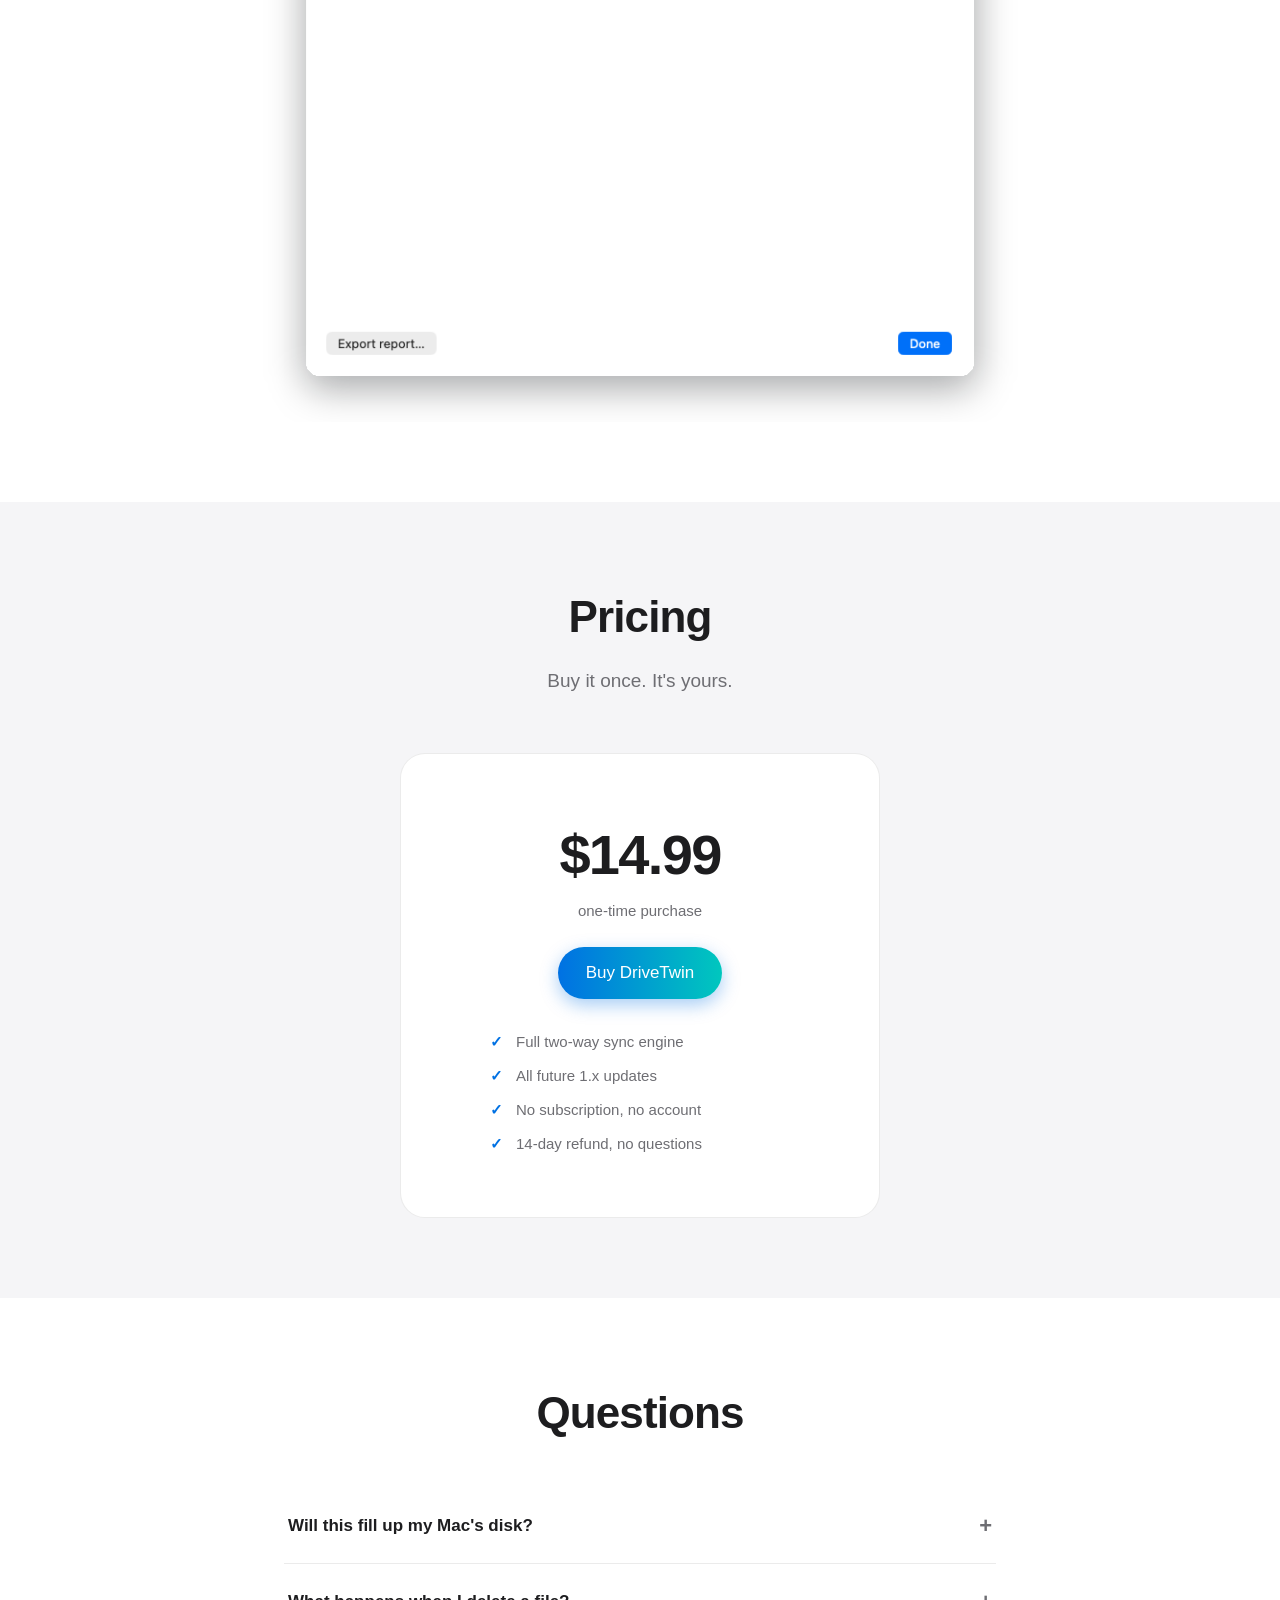
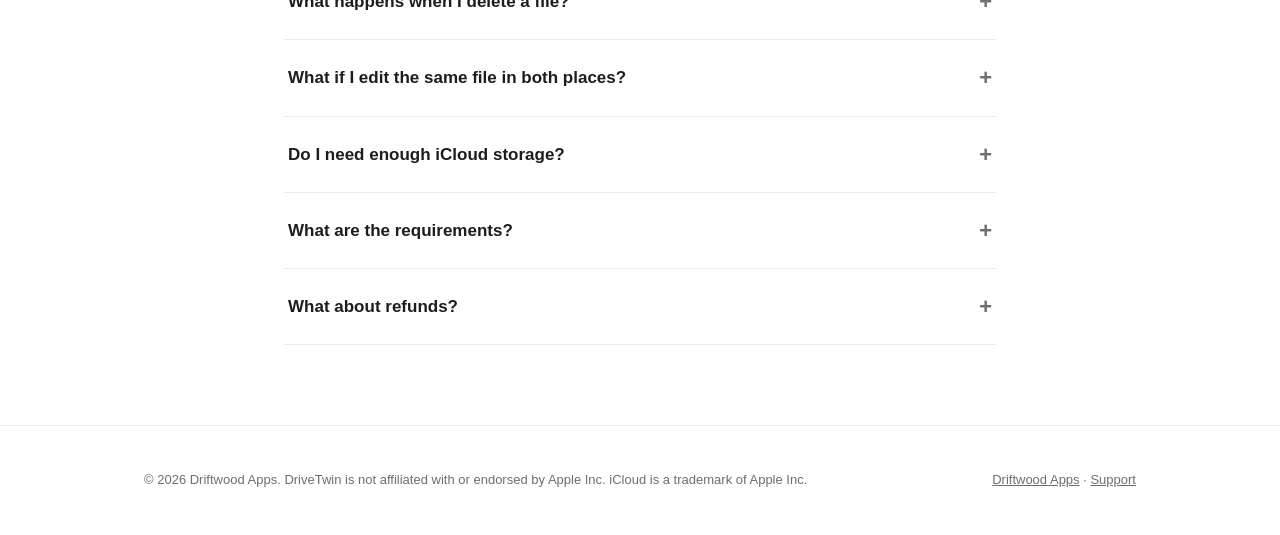
==== commit 9983f265: "Add animated demo GIF and SEO guide (external drive → iCloud), with internal links" ====
--- a/drivetwin/index.html
+++ b/drivetwin/index.html
@@ -12,7 +12,6 @@
   <link rel="manifest" href="/site.webmanifest">
   <meta name="theme-color" content="#0A84FF">
   <link rel="stylesheet" href="../styles.css">
-  <script src="https://gumroad.com/js/gumroad.js"></script>
 </head>
 <body>
 
@@ -43,28 +42,21 @@
     <p class="sub">DriveTwin keeps a full two-way copy of your drive in iCloud —
        every file safe in the cloud, and almost none of it taking up space on your Mac.</p>
     <div class="cta-row">
-      <a class="btn btn-primary gumroad-button" href="https://driftwoodapps.gumroad.com/l/vswaub">Buy DriveTwin — $14.99<span class="note">One-time purchase · macOS 15+</span></a>
+      <a class="btn btn-primary" href="https://driftwoodapps.gumroad.com/l/vswaub?wanted=true">Buy DriveTwin — $14.99<span class="note">One-time purchase · macOS 15+</span></a>
       <a class="btn btn-secondary" href="#how">See how it works</a>
     </div>
-    <img class="shot-img hero-shot" src="/screenshots/drivetwin-setup.png"
+    <img class="shot-img zoomable hero-shot" src="/screenshots/drivetwin-setup.png"
          alt="DriveTwin setup screen — choose an external drive folder and an iCloud folder, set the schedule, and start syncing.">
   </header>
 
   <section>
     <div class="wrap">
       <h2 class="section-title">See it in action</h2>
-      <p class="section-sub">Review before anything changes, then watch it work.</p>
-      <div class="gallery">
-        <figure>
-          <img class="shot-img" src="/screenshots/drivetwin-plan.png"
-               alt="Review Sync Plan screen listing exactly which files will upload, download, or move to Trash before any change is made.">
-          <figcaption>Every sync previews its plan — confirm before a byte moves.</figcaption>
-        </figure>
-        <figure>
-          <img class="shot-img" src="/screenshots/drivetwin-sync.png"
-               alt="Syncing screen with a progress bar, live counts of uploaded and downloaded files, and free disk space.">
-          <figcaption>Live progress, with disk space watched the whole way.</figcaption>
-        </figure>
+      <p class="section-sub">Pick two folders, review the plan, and let it run.</p>
+      <div style="max-width: 470px; margin: 0 auto;">
+        <img src="/screenshots/drivetwin-demo.gif"
+             alt="DriveTwin walkthrough: point it at a drive folder and an iCloud folder, review exactly what will change, watch it sync while your disk stays free, then verify both sides match."
+             style="width: 100%; height: auto; border-radius: 16px; box-shadow: 0 14px 34px rgba(0,0,0,0.13); display: block;">
       </div>
     </div>
   </section>
@@ -78,6 +70,7 @@
         and your Mac doesn't have hundreds of gigabytes to spare. Drag the folder in and
         macOS grinds to a halt: <em>“Your disk is almost full.”</em>
         Scripts and manual copying fail the same way — the disk fills faster than iCloud can drain it.
+        (<a href="/guide/external-drive-icloud/">Why does iCloud fill up your Mac?</a>)
       </p>
       <p style="font-size: 18px; text-align: center; margin-top: 18px; font-weight: 600;">
         DriveTwin trickles files through that bottleneck automatically — uploading,
@@ -162,7 +155,7 @@
       <h2 class="section-title">Trust, but verify</h2>
       <p class="section-sub">A built-in verification pass compares both sides — every file,
          both directions — and hands you the receipts.</p>
-      <img class="shot-img" src="/screenshots/drivetwin-verify.png" style="max-width: 760px; margin: 0 auto;"
+      <img class="shot-img zoomable" src="/screenshots/drivetwin-verify.png" style="max-width: 760px; margin: 0 auto;"
            alt="Verification report showing both sides mirror each other — 22 files on each side, zero missing, zero size mismatches.">
     </div>
   </section>
@@ -174,7 +167,7 @@
       <div class="price-box">
         <div class="price">$14.99</div>
         <div class="per">one-time purchase</div>
-        <a class="btn btn-primary gumroad-button" href="https://driftwoodapps.gumroad.com/l/vswaub">Buy DriveTwin</a>
+        <a class="btn btn-primary" href="https://driftwoodapps.gumroad.com/l/vswaub?wanted=true">Buy DriveTwin</a>
         <ul>
           <li>Full two-way sync engine</li>
           <li>All future 1.x updates</li>
@@ -237,5 +230,34 @@
     </div>
   </footer>
 
+  <div class="lightbox" id="lightbox" role="dialog" aria-modal="true" aria-hidden="true">
+    <button class="lb-close" type="button" aria-label="Close">&times;</button>
+    <img alt="">
+  </div>
+  <script>
+    (function () {
+      var lb = document.getElementById('lightbox');
+      var lbImg = lb.querySelector('img');
+      function open(img) {
+        lbImg.src = img.currentSrc || img.src;
+        lbImg.alt = img.alt || '';
+        lb.classList.add('open');
+        lb.setAttribute('aria-hidden', 'false');
+      }
+      function close() {
+        lb.classList.remove('open');
+        lb.setAttribute('aria-hidden', 'true');
+        lbImg.removeAttribute('src');
+      }
+      document.querySelectorAll('.shot-img.zoomable').forEach(function (img) {
+        img.addEventListener('click', function () { open(img); });
+      });
+      lb.addEventListener('click', close);
+      document.addEventListener('keydown', function (e) {
+        if (e.key === 'Escape') close();
+      });
+    })();
+  </script>
+
 </body>
 </html>
--- a/styles.css
+++ b/styles.css
@@ -145,6 +145,24 @@
 
 /* Screenshots — images already carry rounded corners + shadow (baked in) */
 .shot-img { width: 100%; height: auto; display: block; }
+.shot-img.zoomable { cursor: zoom-in; transition: transform 0.15s; }
+.shot-img.zoomable:hover { transform: translateY(-2px); }
+
+/* Click-to-zoom lightbox */
+.lightbox {
+  position: fixed; inset: 0; z-index: 100;
+  background: rgba(10, 15, 20, 0.82);
+  display: none; align-items: center; justify-content: center;
+  padding: 24px; cursor: zoom-out;
+}
+.lightbox.open { display: flex; }
+.lightbox img { max-width: 96vw; max-height: 92vh; width: auto; height: auto; }
+.lightbox .lb-close {
+  position: absolute; top: 16px; right: 20px; width: 40px; height: 40px;
+  border: none; border-radius: 50%; background: rgba(255,255,255,0.14); color: #fff;
+  font-size: 22px; line-height: 1; cursor: pointer;
+}
+.lightbox .lb-close:hover { background: rgba(255,255,255,0.26); }
 .hero-shot { max-width: 720px; margin: 40px auto 0; }
 .gallery { display: grid; grid-template-columns: 1fr 1fr; gap: 20px; max-width: 940px; margin: 0 auto; }
 @media (max-width: 820px) { .gallery { grid-template-columns: 1fr; } }
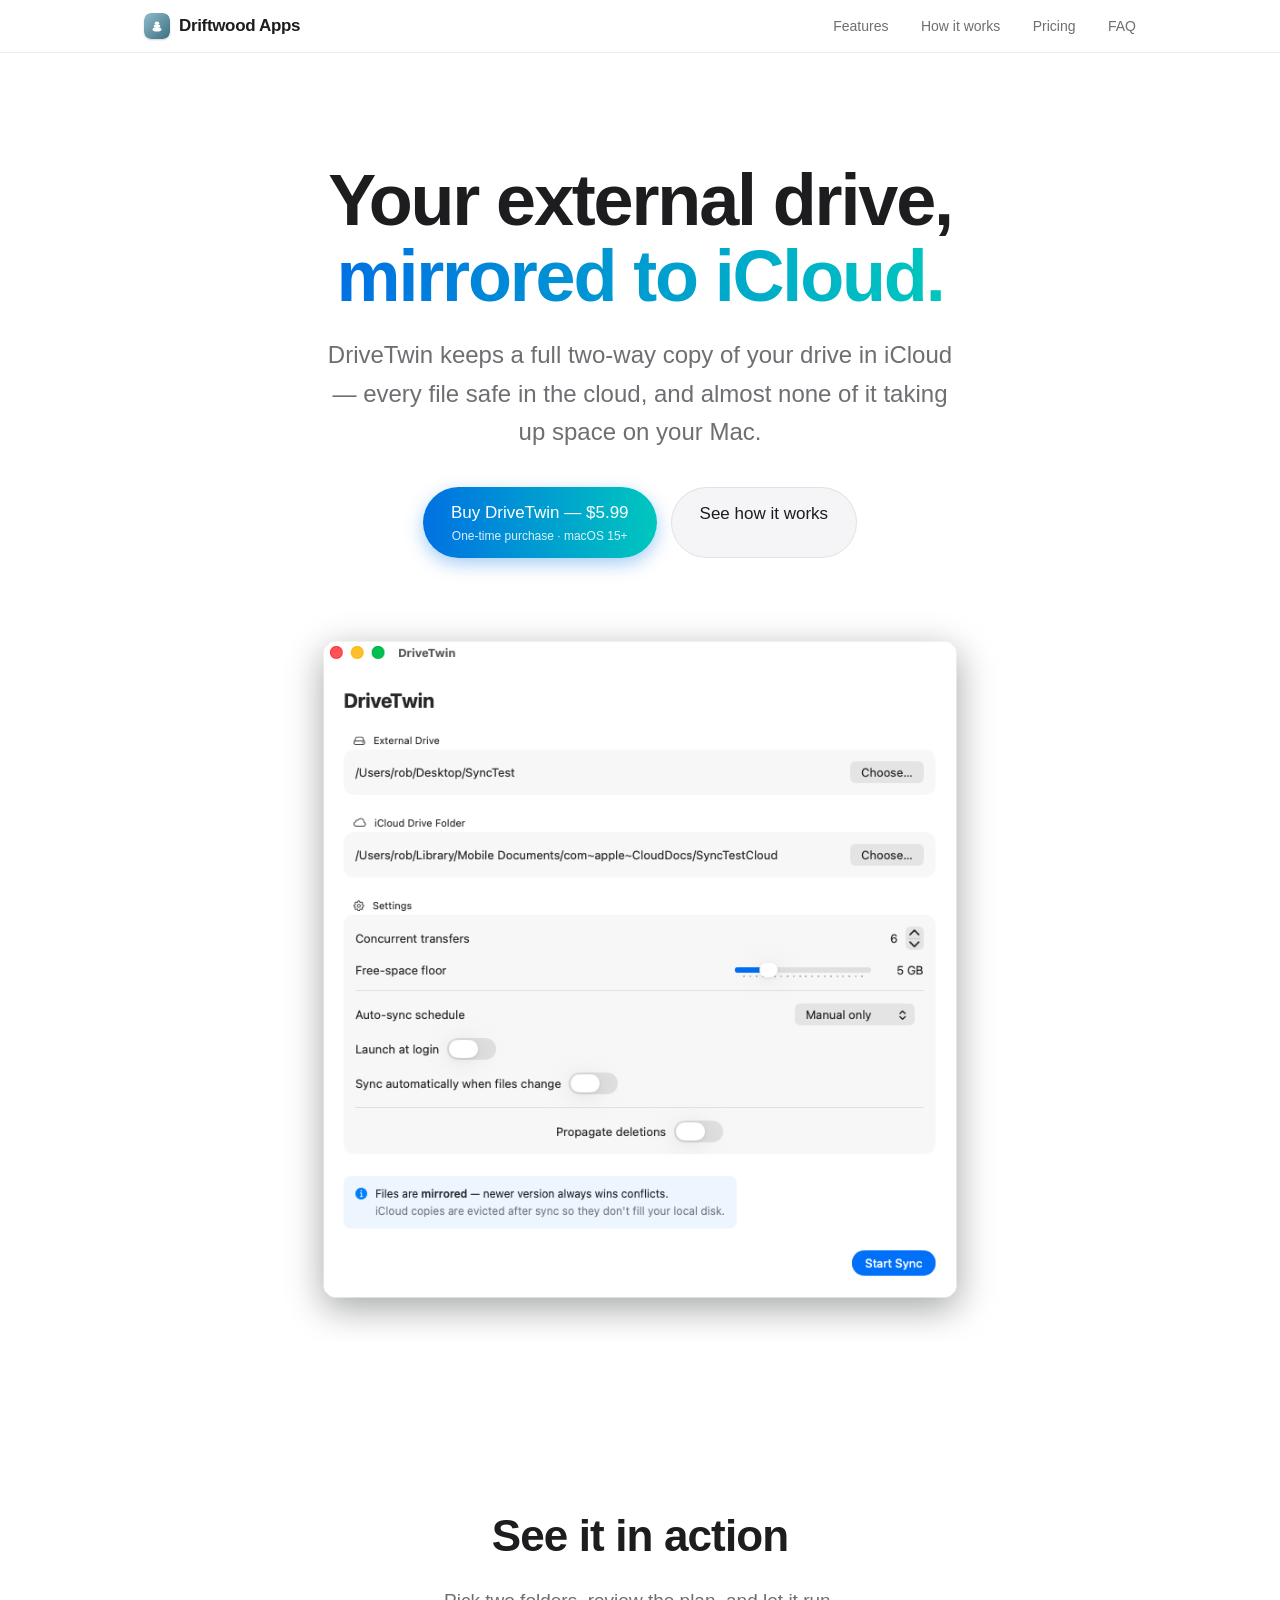
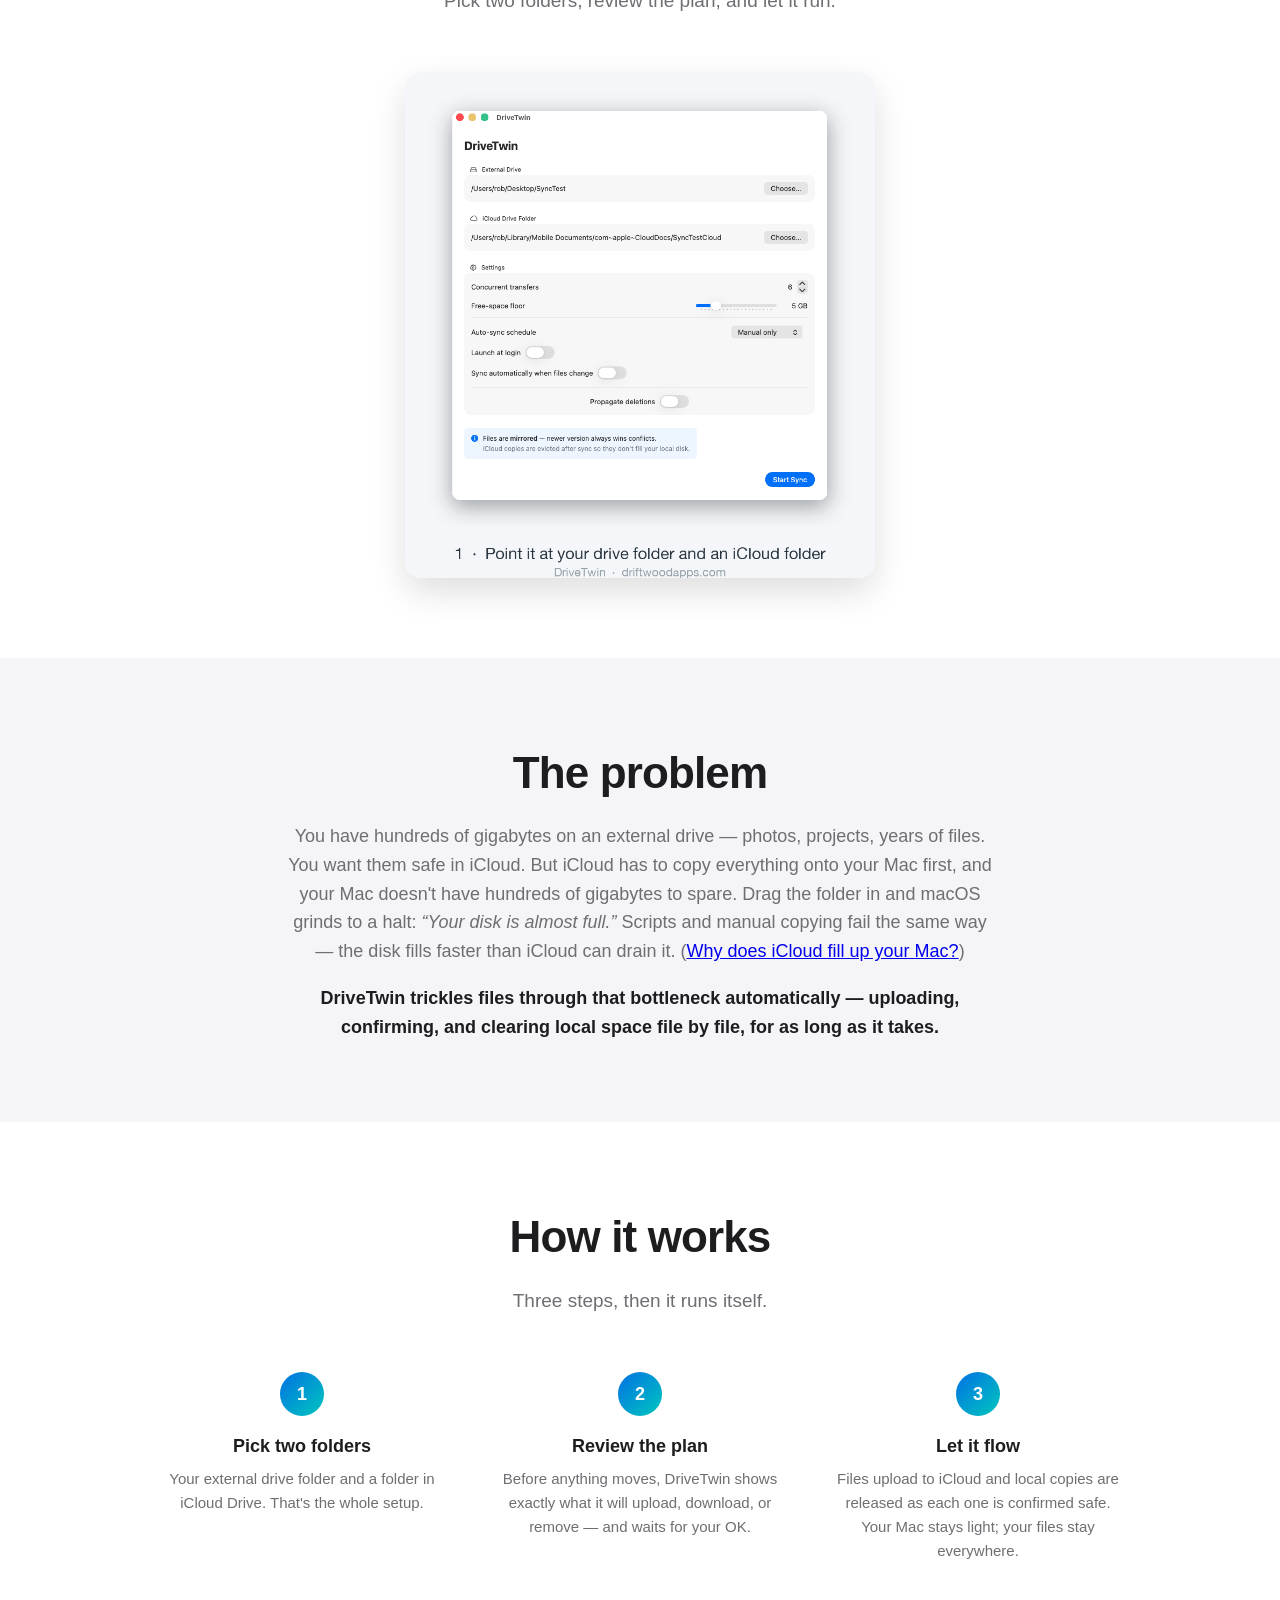
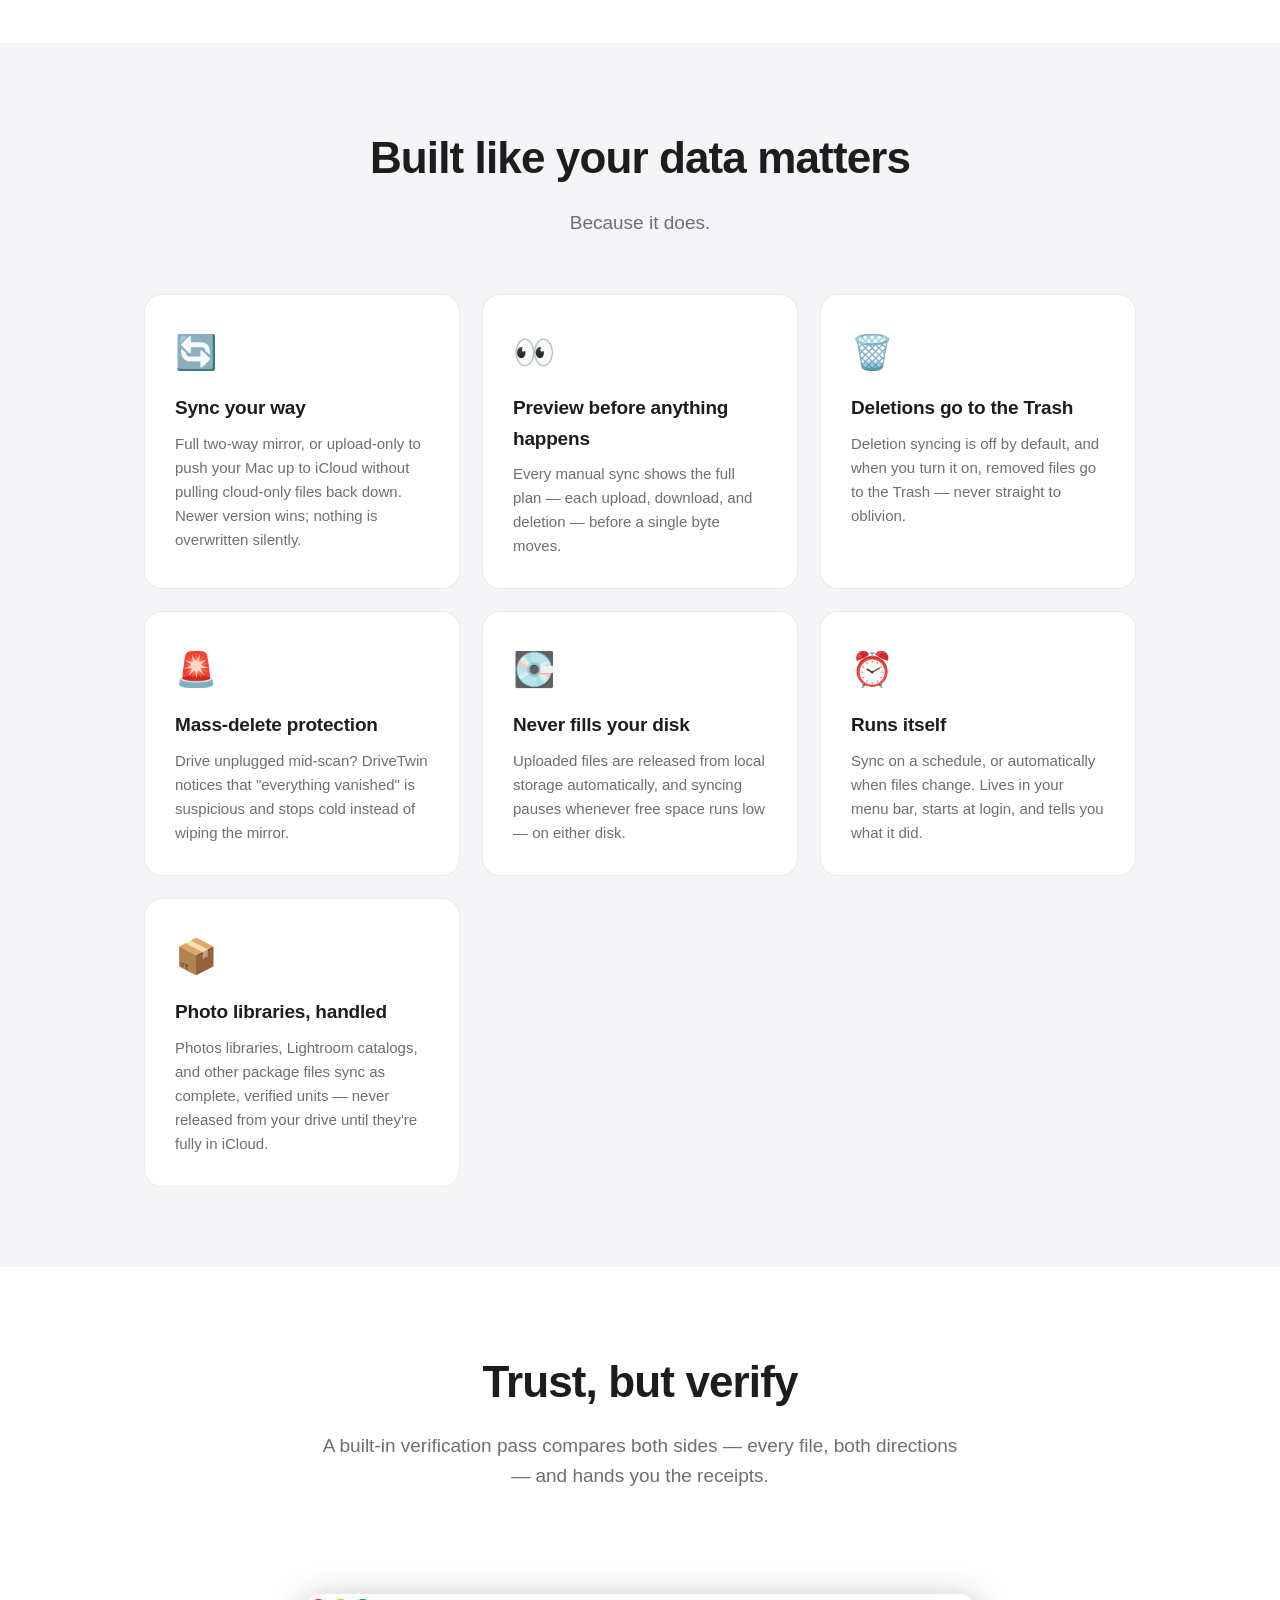
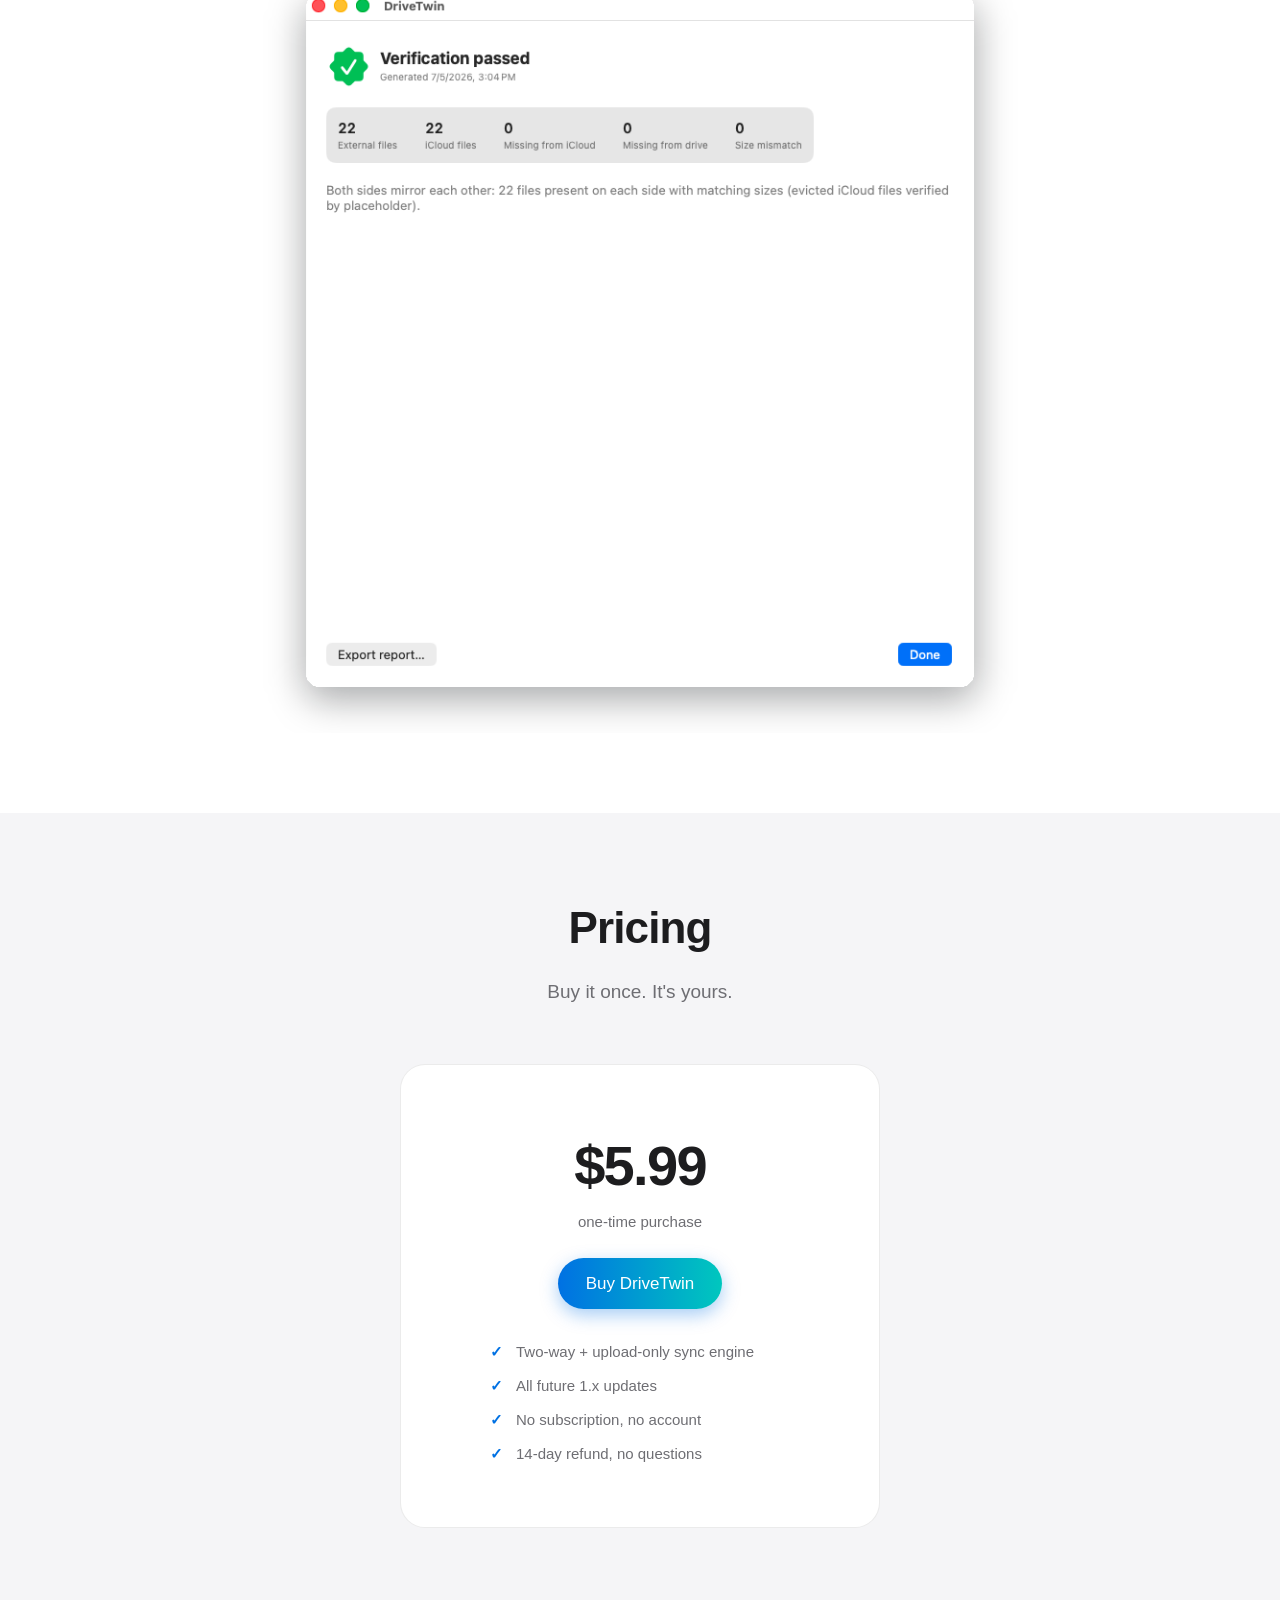
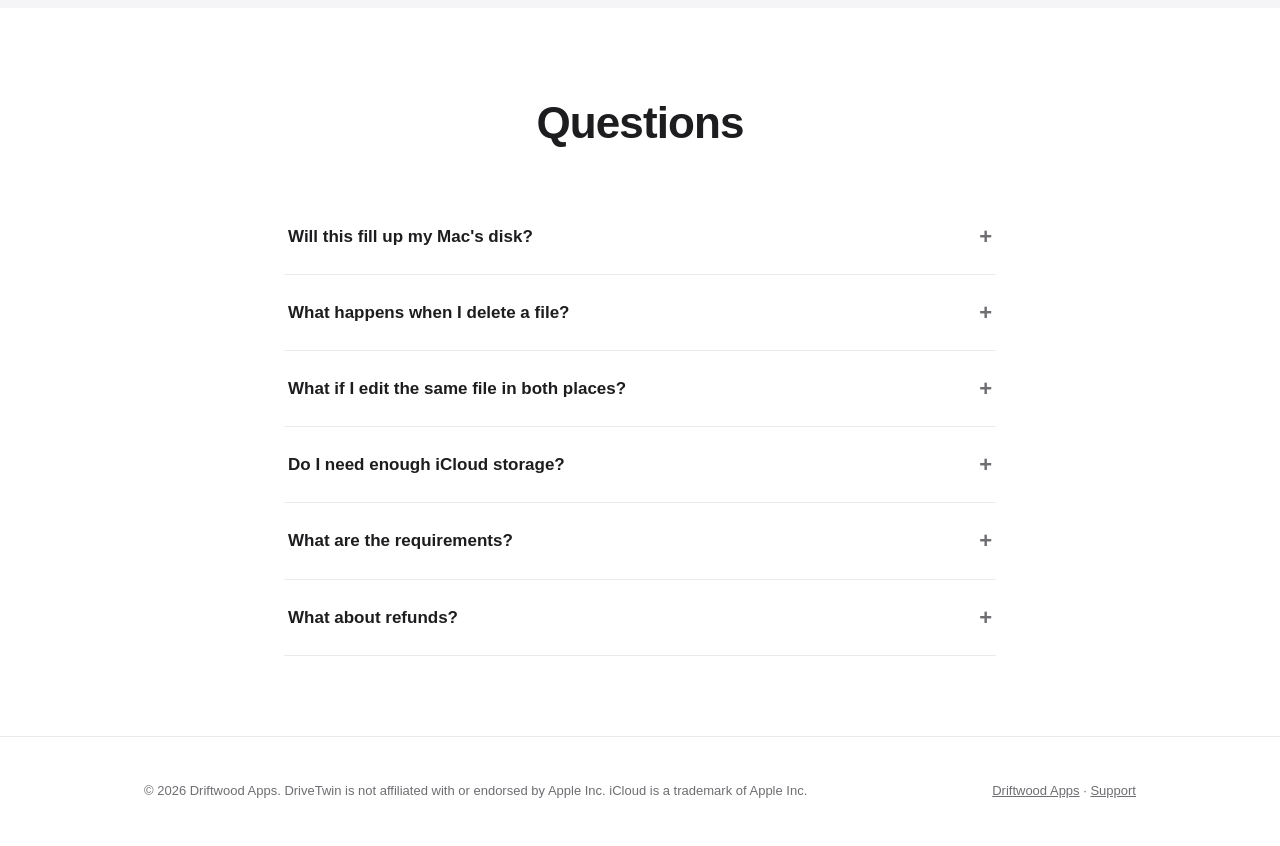
==== commit 58f727c9: "DriveTwin 1.1: selectable sync direction + package reliability copy; price $5.99 - Add upload-only a" ====
--- a/drivetwin/index.html
+++ b/drivetwin/index.html
@@ -4,7 +4,7 @@
   <meta charset="UTF-8">
   <meta name="viewport" content="width=device-width, initial-scale=1.0">
   <title>DriveTwin — Your external drive, mirrored to iCloud</title>
-  <meta name="description" content="DriveTwin keeps an external drive and iCloud Drive in perfect two-way sync — without filling up your Mac. Preview every change. Deletions go to the Trash. $14.99, one time.">
+  <meta name="description" content="DriveTwin keeps an external drive and iCloud Drive in sync — two-way or upload-only — without filling up your Mac. Preview every change. Deletions go to the Trash. $5.99, one time.">
   <link rel="icon" href="/drivetwin-favicon.ico" sizes="any">
   <link rel="icon" type="image/png" sizes="32x32" href="/drivetwin-favicon-32x32.png">
   <link rel="icon" type="image/png" sizes="16x16" href="/drivetwin-favicon-16x16.png">
@@ -42,7 +42,7 @@
     <p class="sub">DriveTwin keeps a full two-way copy of your drive in iCloud —
        every file safe in the cloud, and almost none of it taking up space on your Mac.</p>
     <div class="cta-row">
-      <a class="btn btn-primary" href="https://driftwoodapps.gumroad.com/l/vswaub?wanted=true">Buy DriveTwin — $14.99<span class="note">One-time purchase · macOS 15+</span></a>
+      <a class="btn btn-primary" href="https://driftwoodapps.gumroad.com/l/vswaub?wanted=true">Buy DriveTwin — $5.99<span class="note">One-time purchase · macOS 15+</span></a>
       <a class="btn btn-secondary" href="#how">See how it works</a>
     </div>
     <img class="shot-img zoomable hero-shot" src="/screenshots/drivetwin-setup.png"
@@ -112,9 +112,9 @@
       <div class="grid cols-3">
         <div class="card">
           <span class="icon">🔄</span>
-          <h3>True two-way sync</h3>
-          <p>Change a file on either side and the other side follows. Newer version wins;
-             nothing is overwritten silently.</p>
+          <h3>Sync your way</h3>
+          <p>Full two-way mirror, or upload-only to push your Mac up to iCloud without pulling
+             cloud-only files back down. Newer version wins; nothing is overwritten silently.</p>
         </div>
         <div class="card">
           <span class="icon">👀</span>
@@ -145,6 +145,12 @@
           <h3>Runs itself</h3>
           <p>Sync on a schedule, or automatically when files change. Lives in your menu bar,
              starts at login, and tells you what it did.</p>
+        </div>
+        <div class="card">
+          <span class="icon">📦</span>
+          <h3>Photo libraries, handled</h3>
+          <p>Photos libraries, Lightroom catalogs, and other package files sync as complete,
+             verified units — never released from your drive until they're fully in iCloud.</p>
         </div>
       </div>
     </div>
@@ -165,11 +171,11 @@
       <h2 class="section-title">Pricing</h2>
       <p class="section-sub">Buy it once. It's yours.</p>
       <div class="price-box">
-        <div class="price">$14.99</div>
+        <div class="price">$5.99</div>
         <div class="per">one-time purchase</div>
         <a class="btn btn-primary" href="https://driftwoodapps.gumroad.com/l/vswaub?wanted=true">Buy DriveTwin</a>
         <ul>
-          <li>Full two-way sync engine</li>
+          <li>Two-way + upload-only sync engine</li>
           <li>All future 1.x updates</li>
           <li>No subscription, no account</li>
           <li>14-day refund, no questions</li>
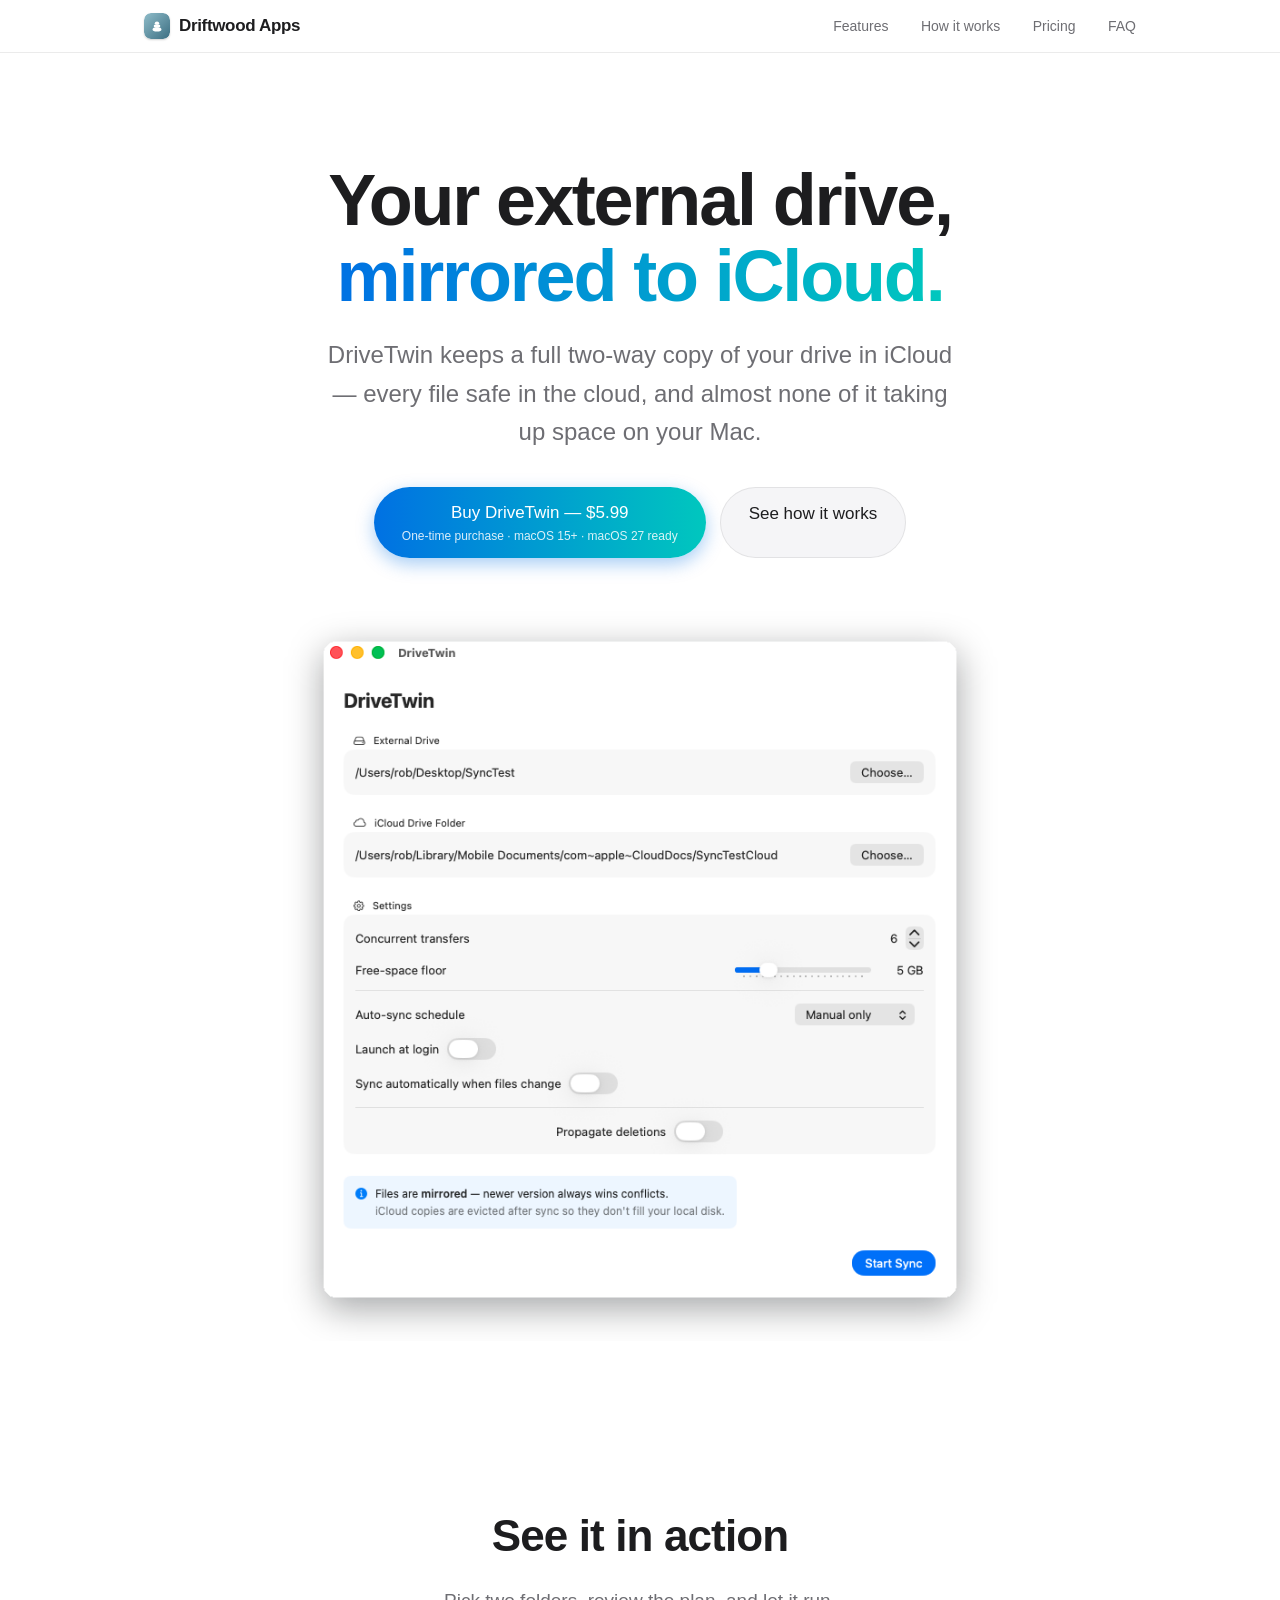
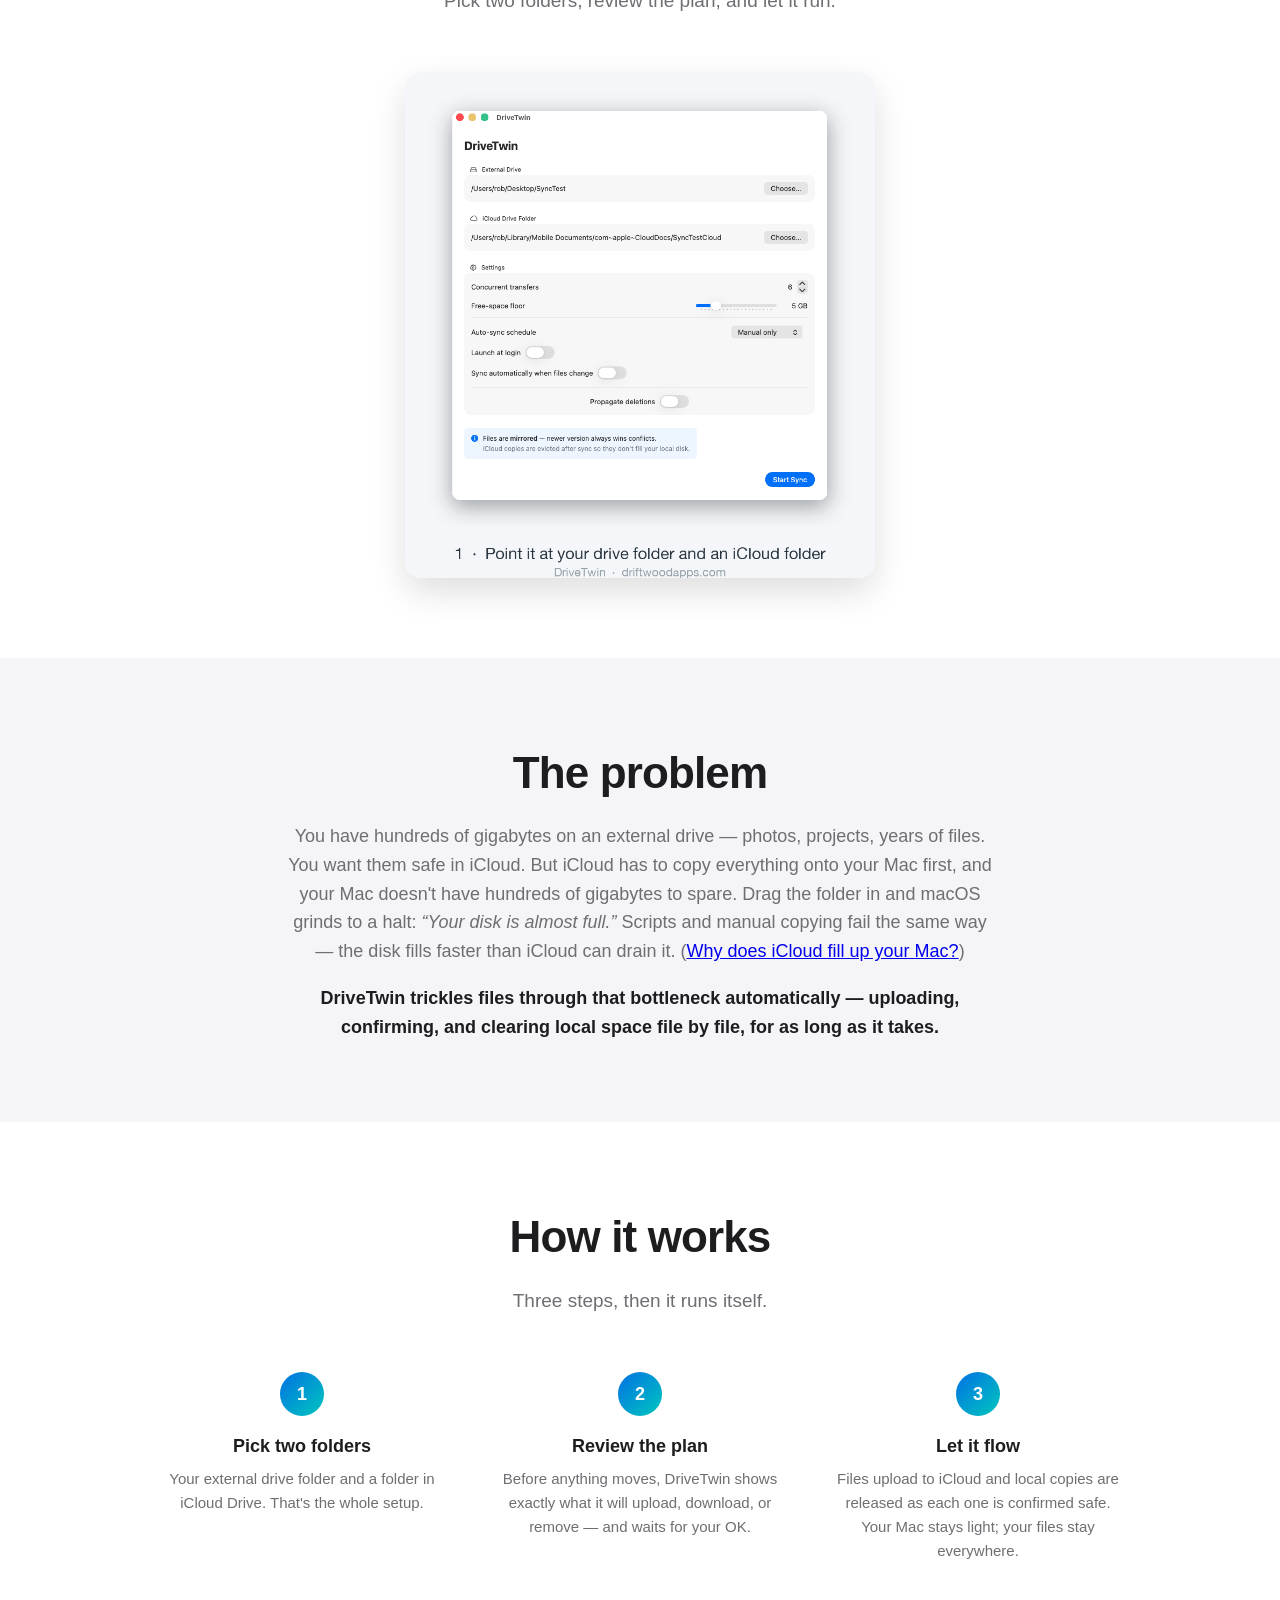
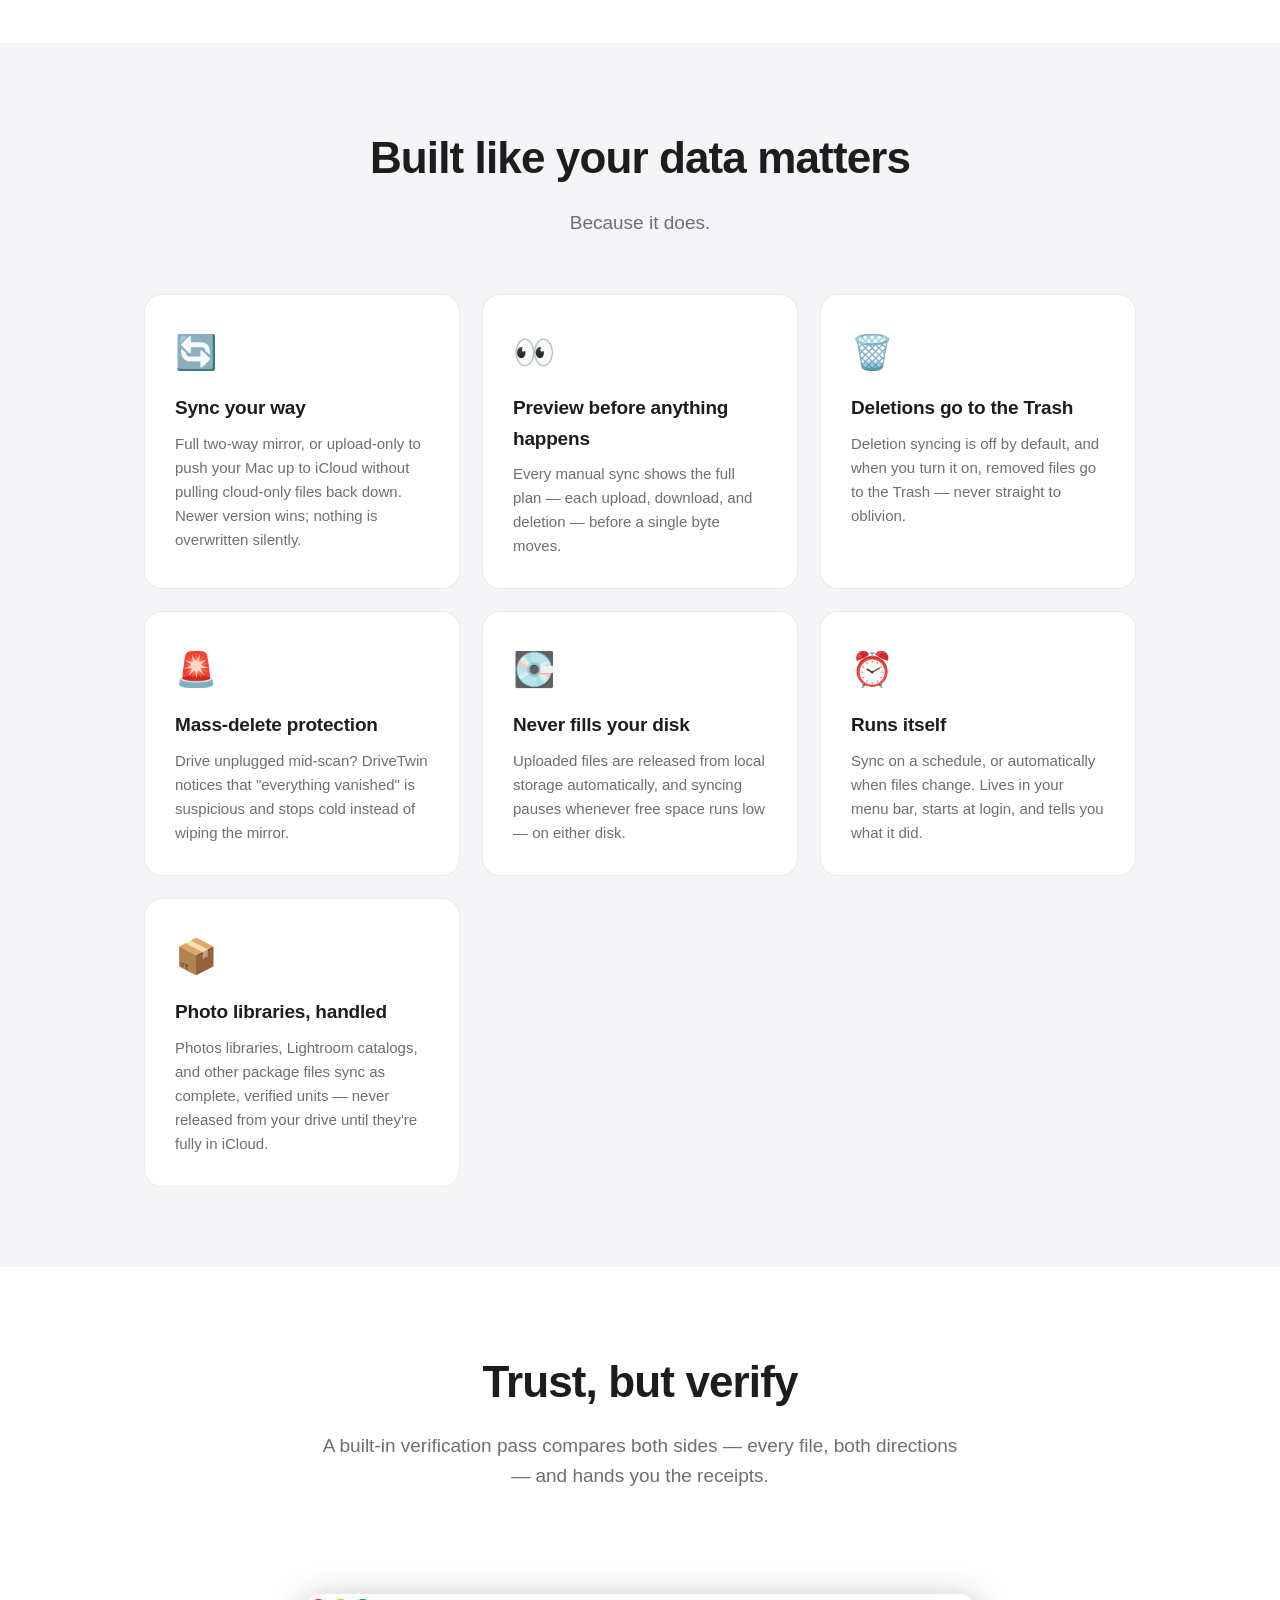
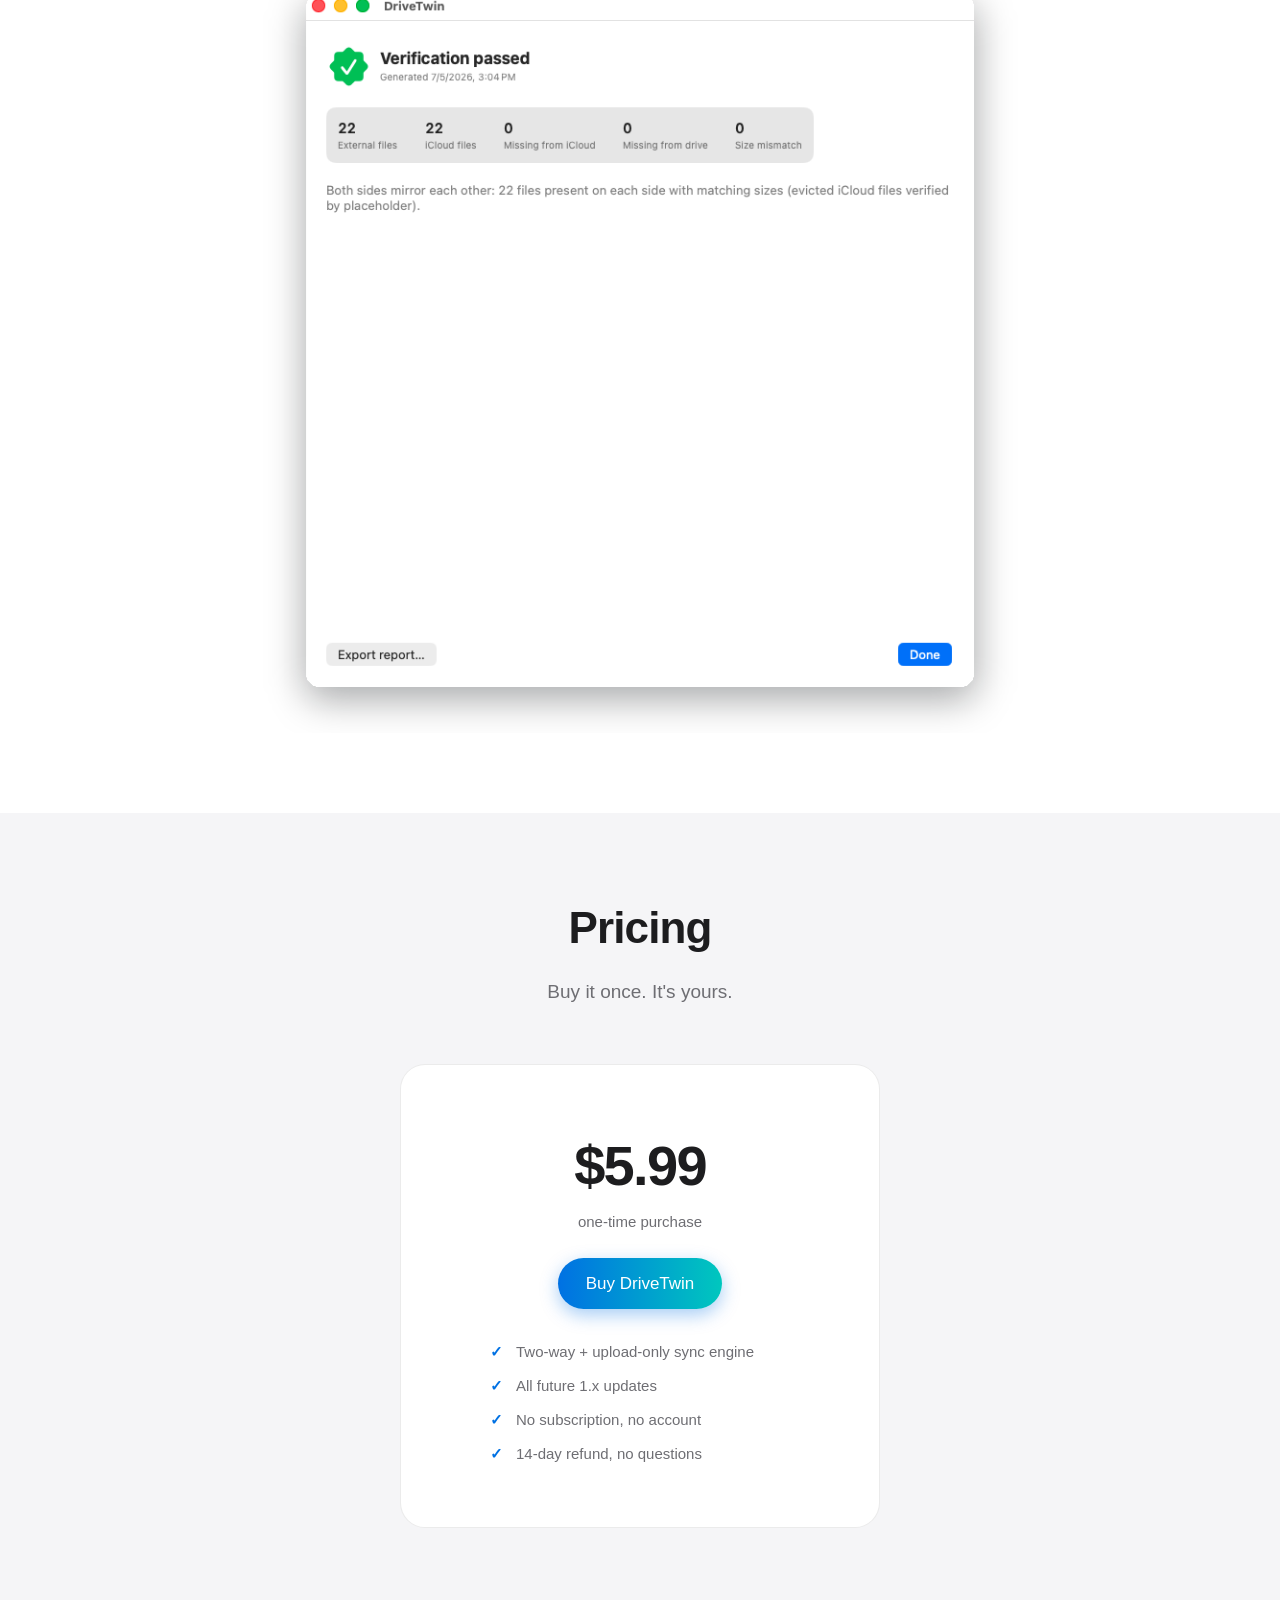
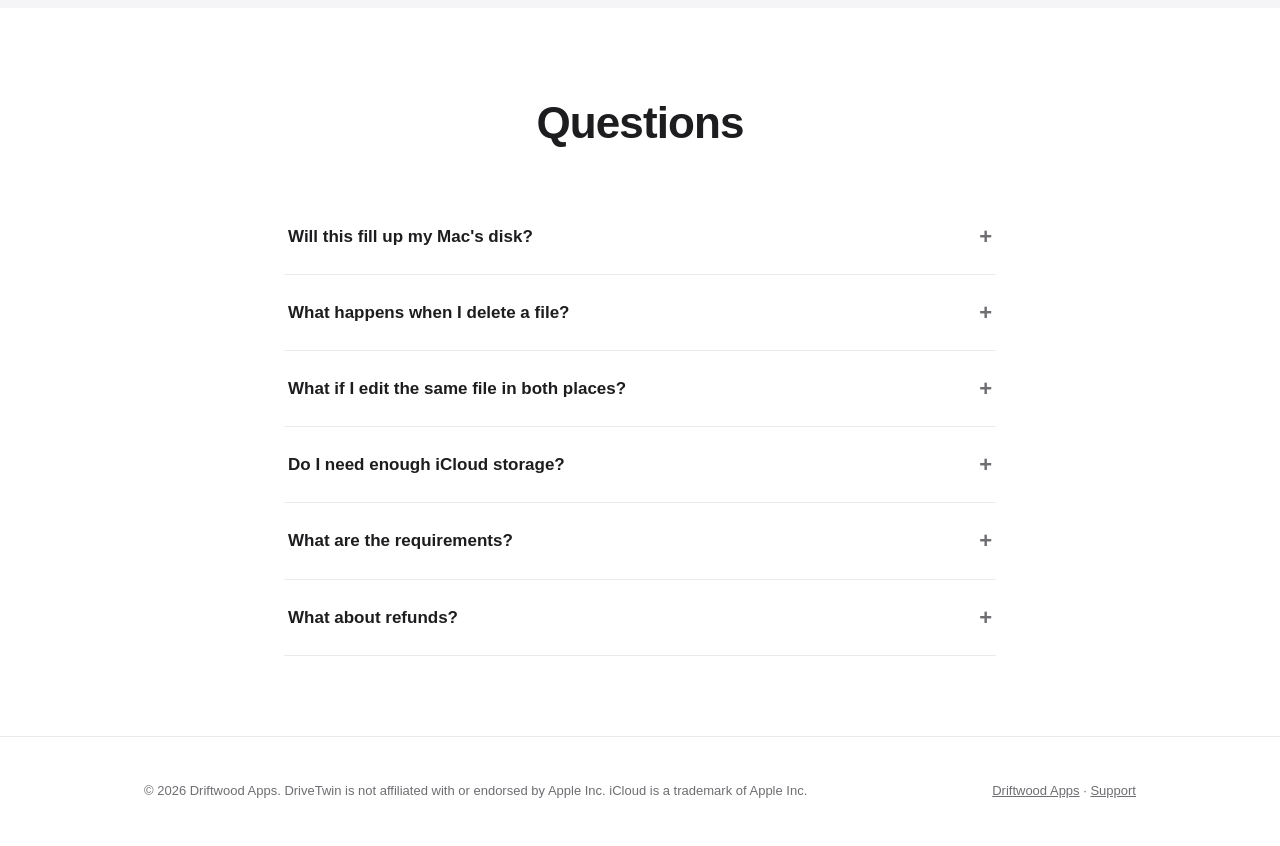
==== commit 9e290cfa: "DriveTwin: note macOS 27 compatibility on product page Co-Authored-By: Claude Opus 4.8 <noreply@anth" ====
--- a/drivetwin/index.html
+++ b/drivetwin/index.html
@@ -42,7 +42,7 @@
     <p class="sub">DriveTwin keeps a full two-way copy of your drive in iCloud —
        every file safe in the cloud, and almost none of it taking up space on your Mac.</p>
     <div class="cta-row">
-      <a class="btn btn-primary" href="https://driftwoodapps.gumroad.com/l/vswaub?wanted=true">Buy DriveTwin — $5.99<span class="note">One-time purchase · macOS 15+</span></a>
+      <a class="btn btn-primary" href="https://driftwoodapps.gumroad.com/l/vswaub?wanted=true">Buy DriveTwin — $5.99<span class="note">One-time purchase · macOS 15+ · macOS 27 ready</span></a>
       <a class="btn btn-secondary" href="#how">See how it works</a>
     </div>
     <img class="shot-img zoomable hero-shot" src="/screenshots/drivetwin-setup.png"
@@ -215,9 +215,9 @@
         </details>
         <details>
           <summary>What are the requirements?</summary>
-          <p>macOS 15 or later, iCloud Drive enabled, and enough iCloud storage for your files.
-             DriveTwin is a native Swift app — no Electron, no background daemons beyond the
-             app itself.</p>
+          <p>macOS 15 or later — including macOS&nbsp;27 — iCloud Drive enabled, and enough iCloud
+             storage for your files. DriveTwin is a native Swift app — no Electron, no background
+             daemons beyond the app itself.</p>
         </details>
         <details>
           <summary>What about refunds?</summary>
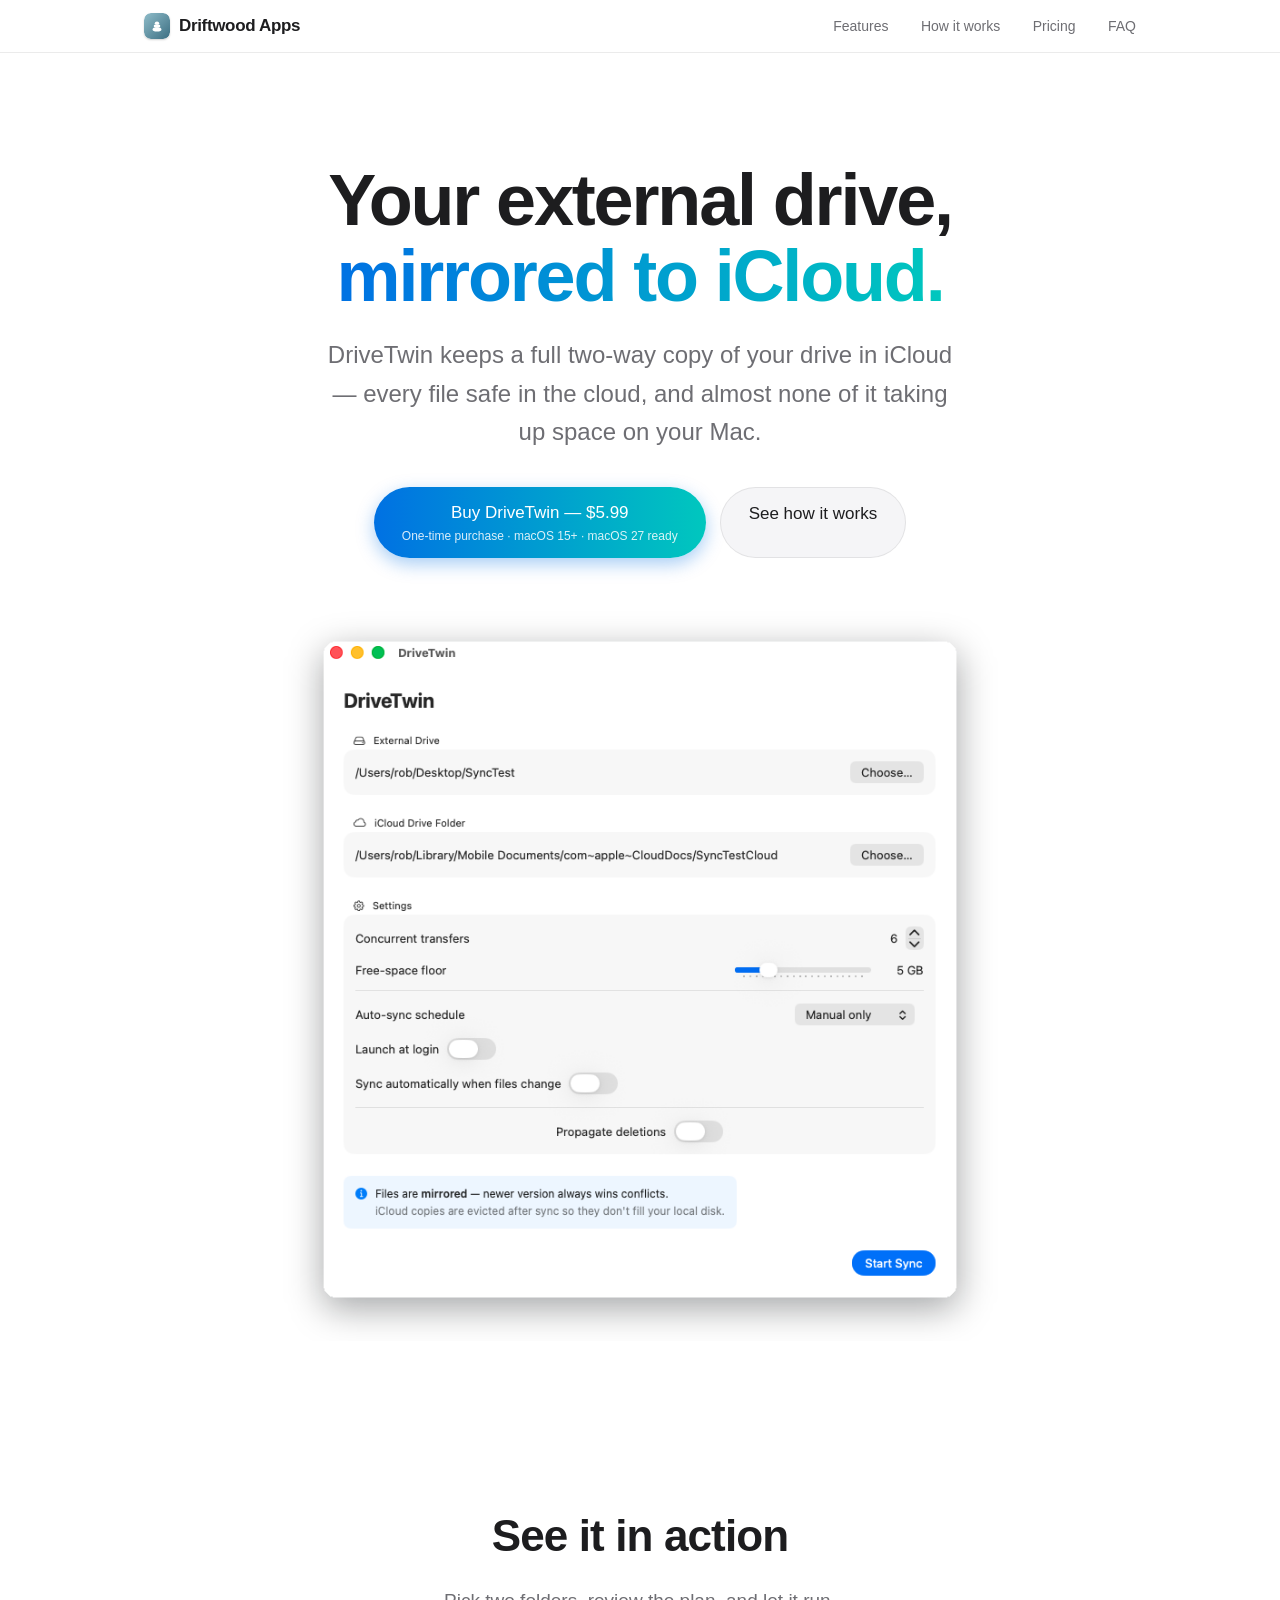
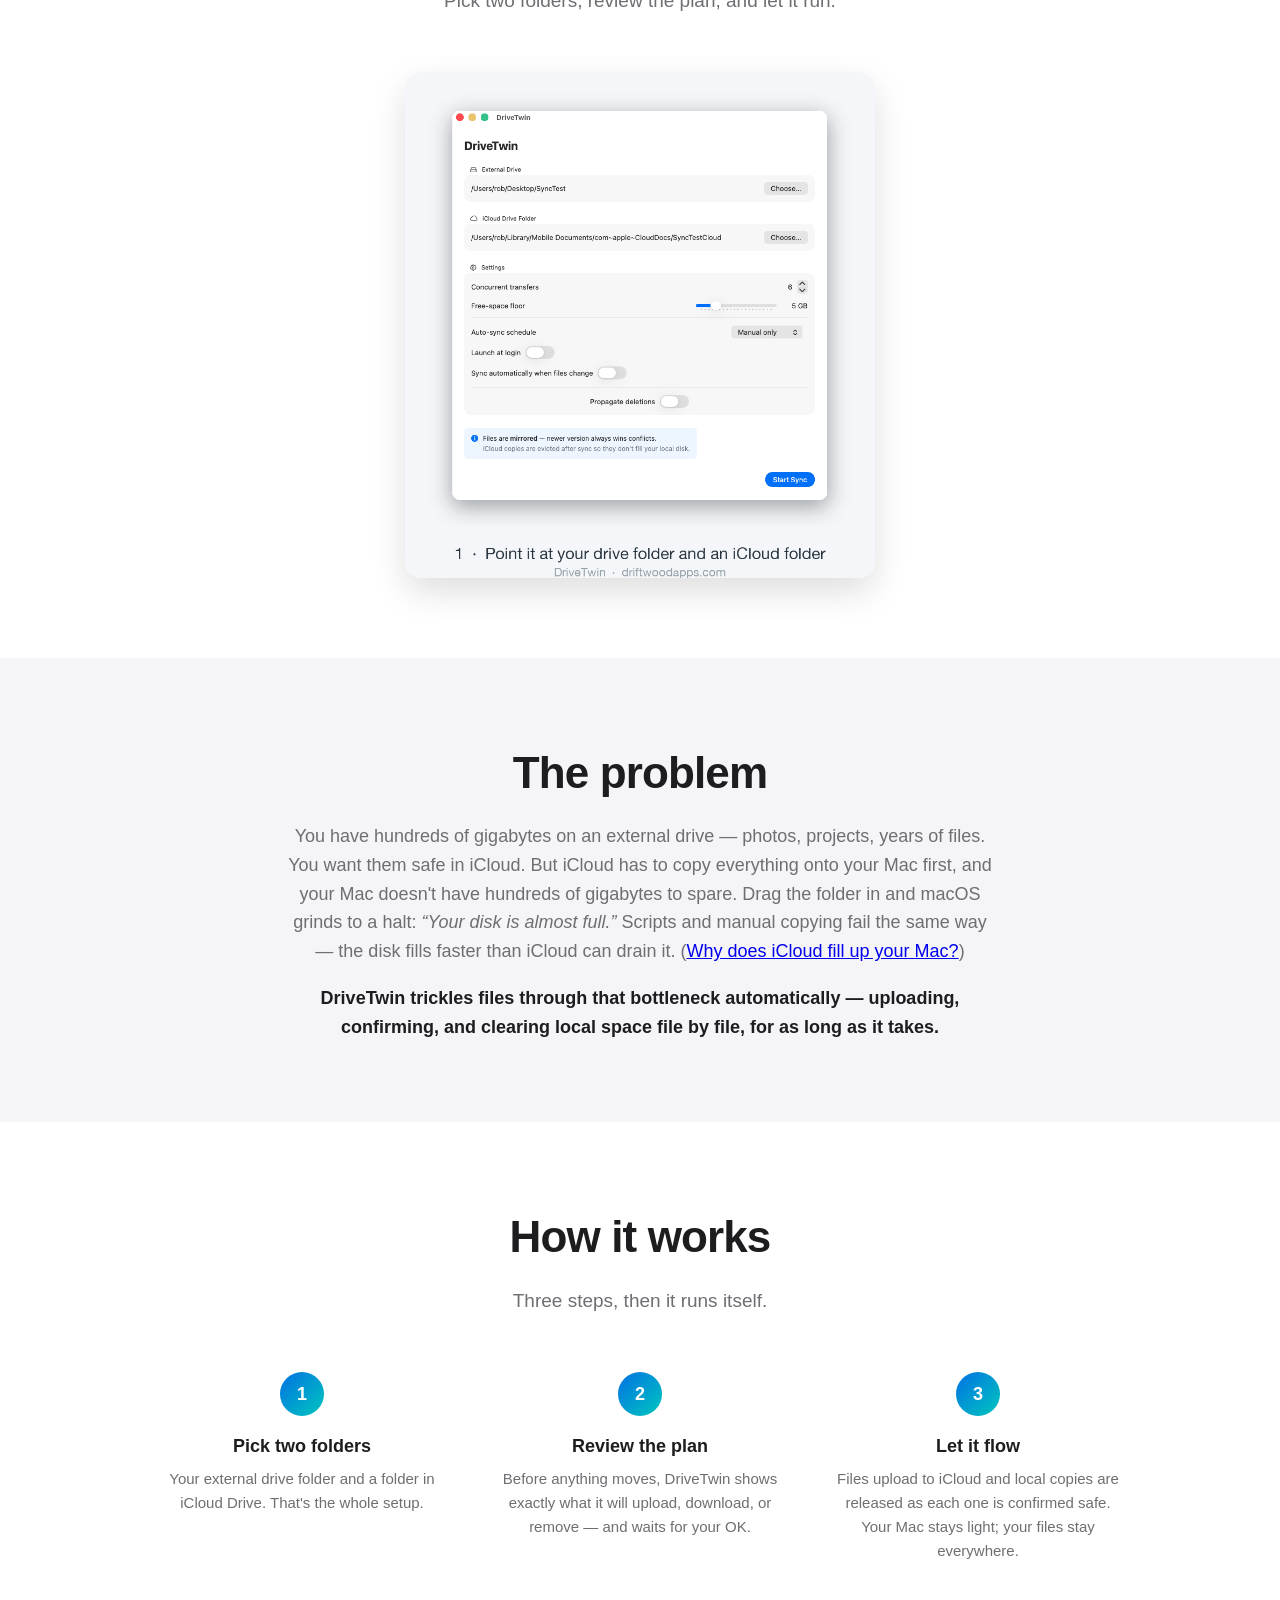
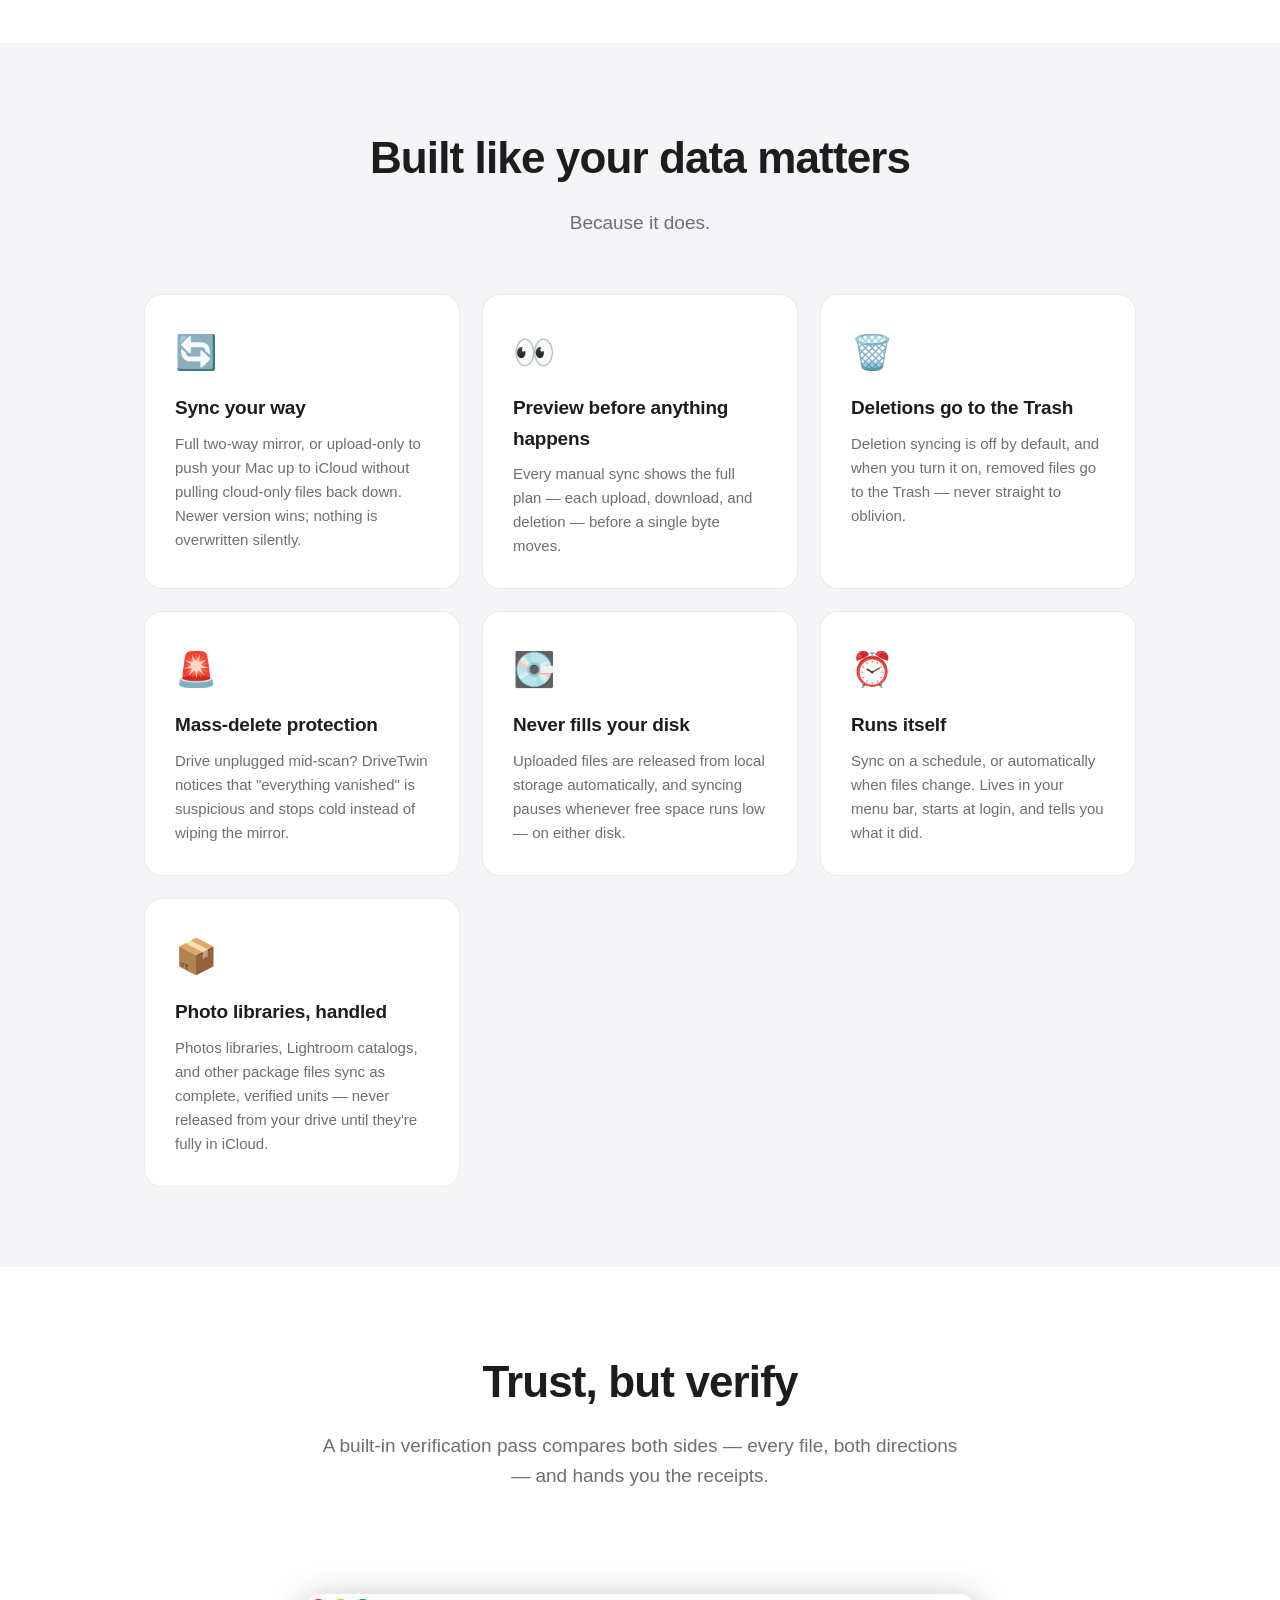
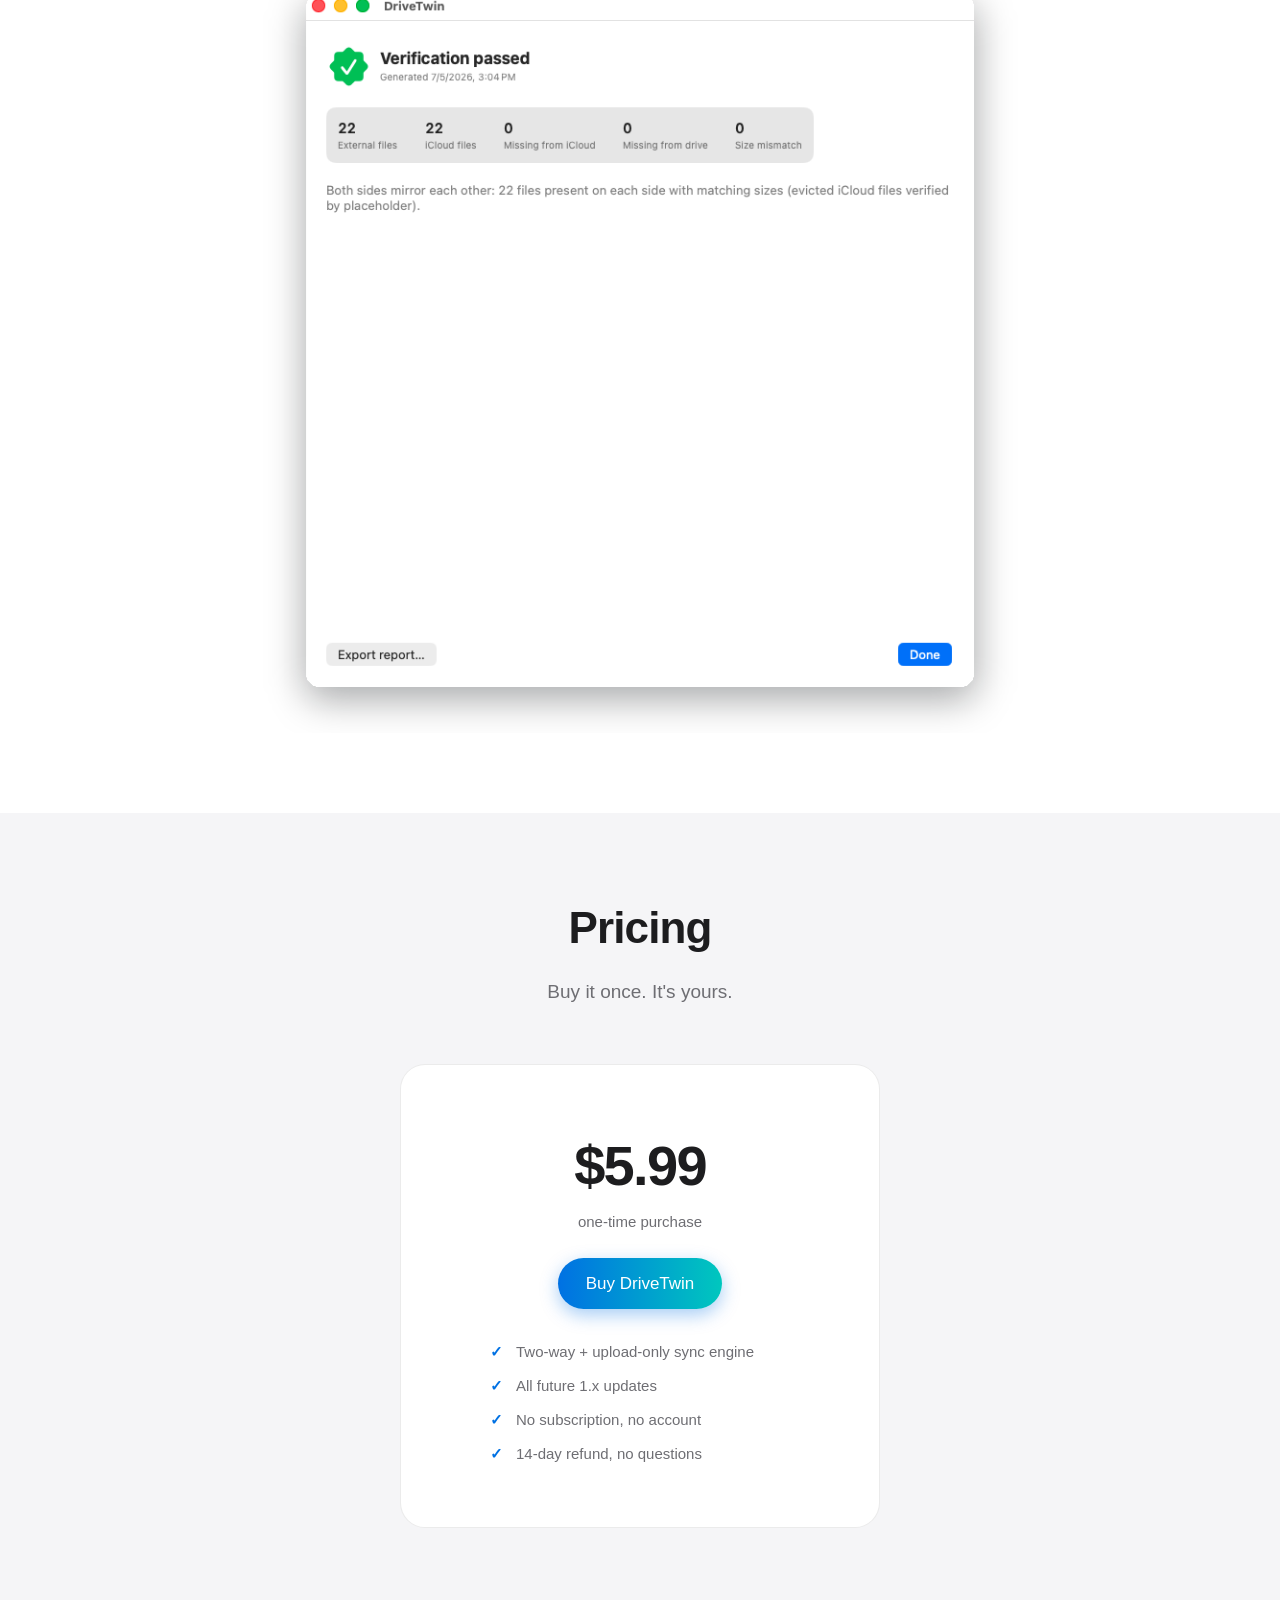
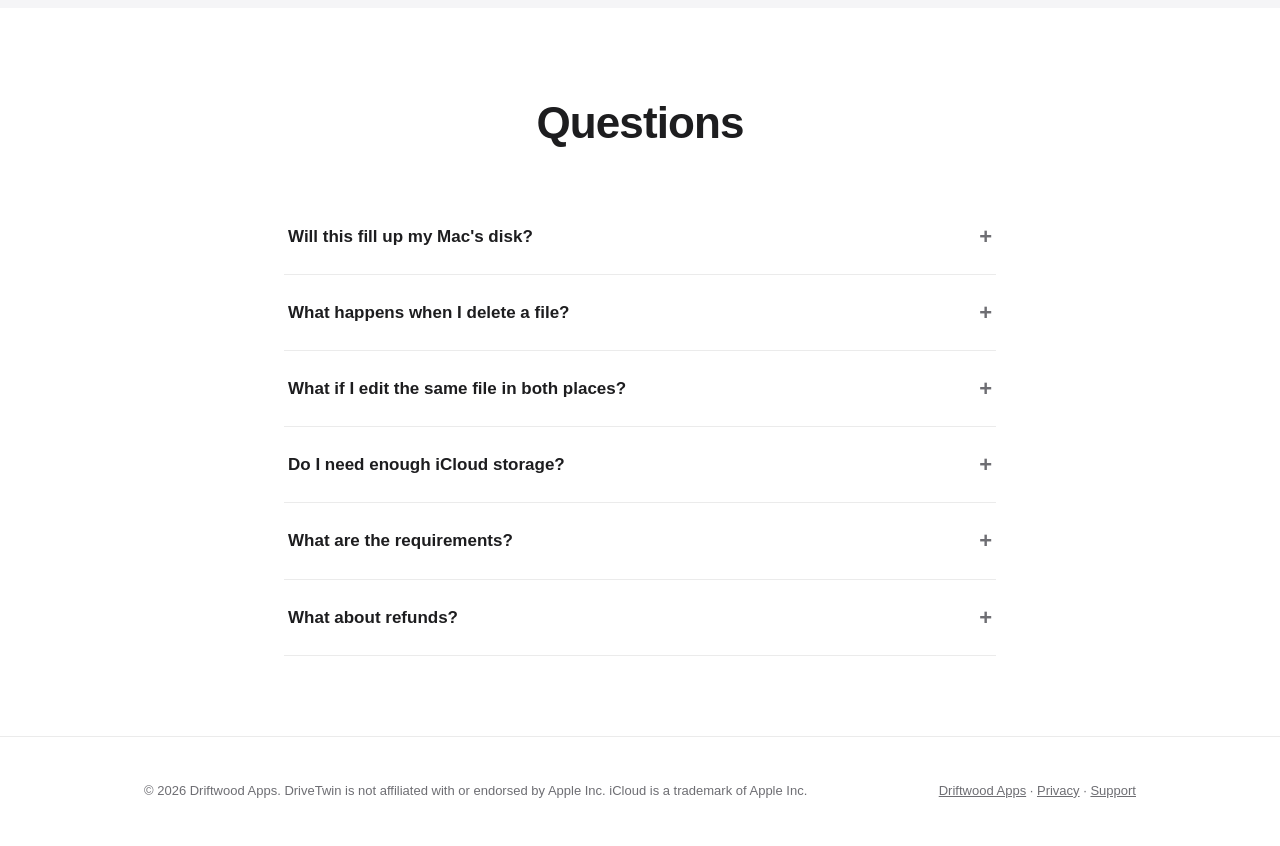
==== commit eb9a6e82: "DriveTwin: add privacy policy page and footer link Co-Authored-By: Claude Opus 4.8 <noreply@anthropi" ====
--- a/drivetwin/index.html
+++ b/drivetwin/index.html
@@ -232,7 +232,7 @@
     <div class="wrap">
       <span>© 2026 Driftwood Apps. DriveTwin is not affiliated with or endorsed by Apple Inc.
             iCloud is a trademark of Apple Inc.</span>
-      <span><a href="/">Driftwood Apps</a> · <a href="mailto:hello@driftwoodapps.com">Support</a></span>
+      <span><a href="/">Driftwood Apps</a> · <a href="/drivetwin/privacy/">Privacy</a> · <a href="mailto:hello@driftwoodapps.com">Support</a></span>
     </div>
   </footer>
 
